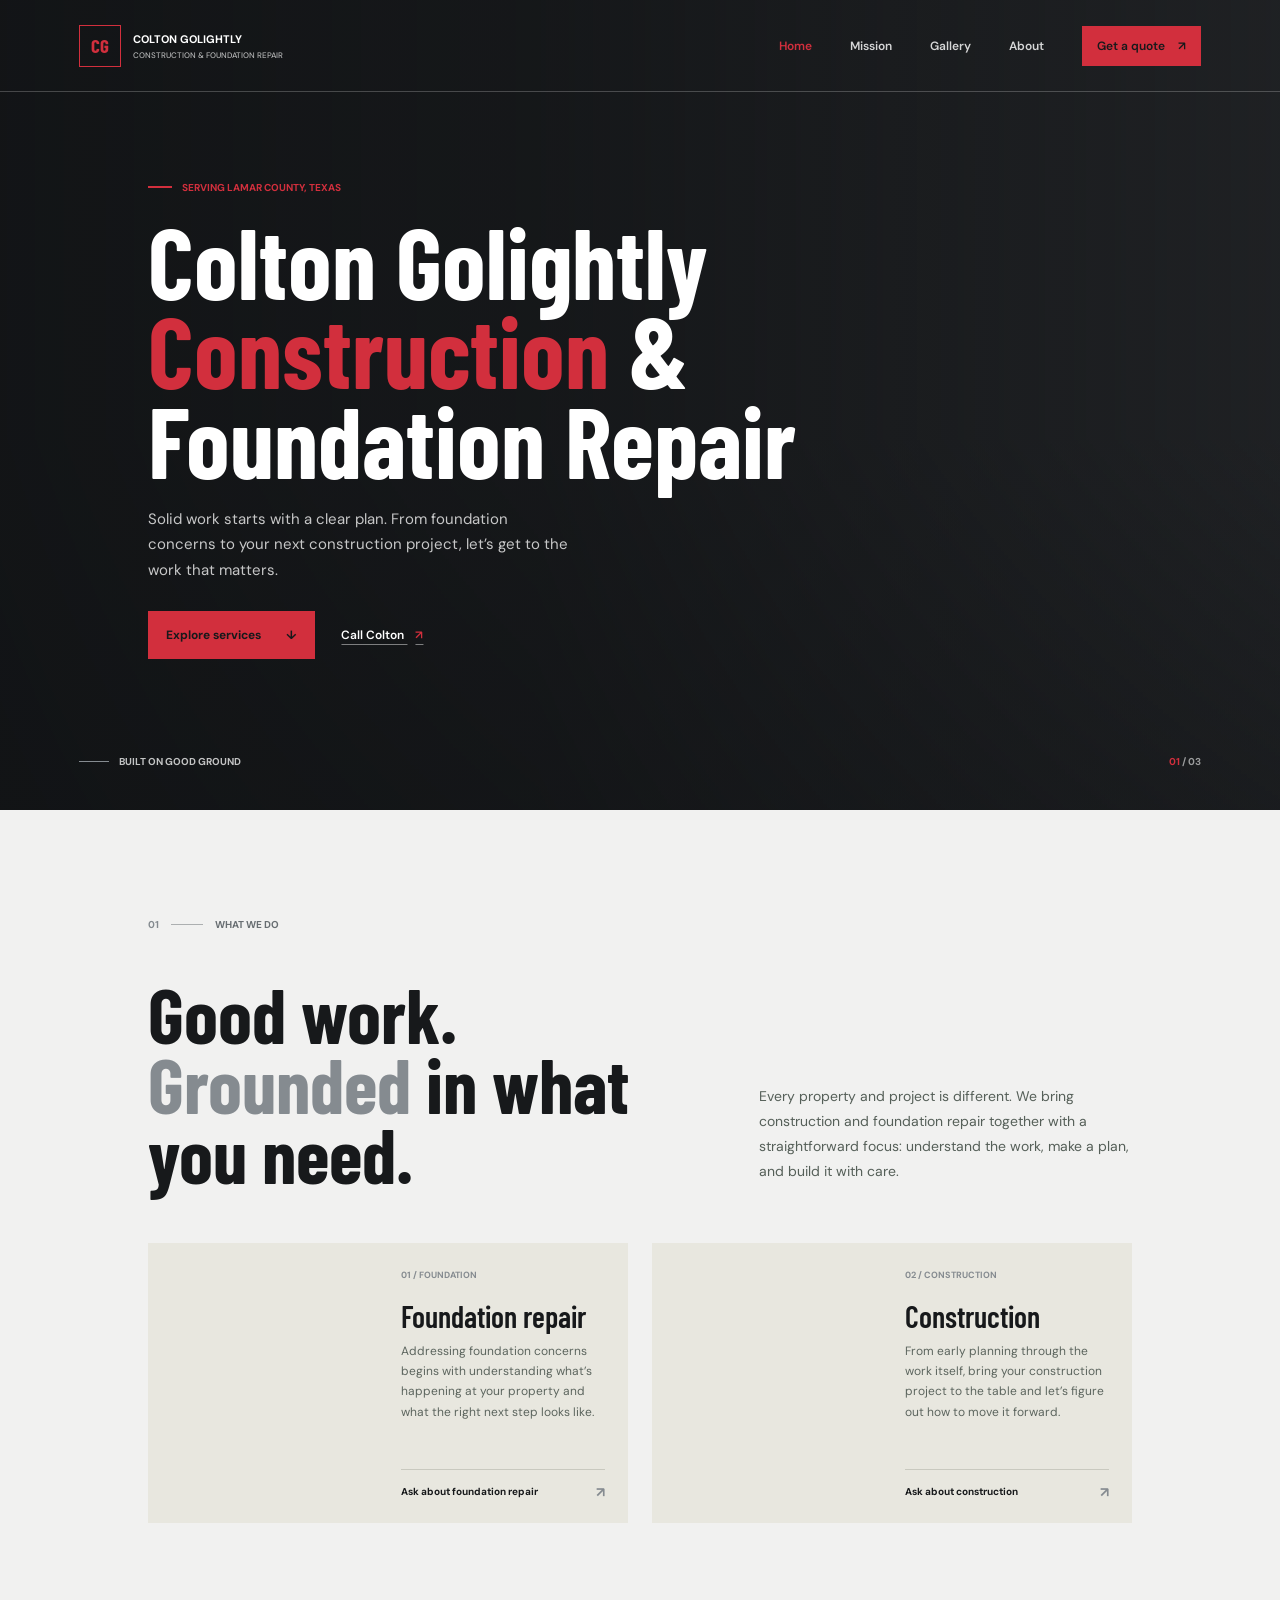
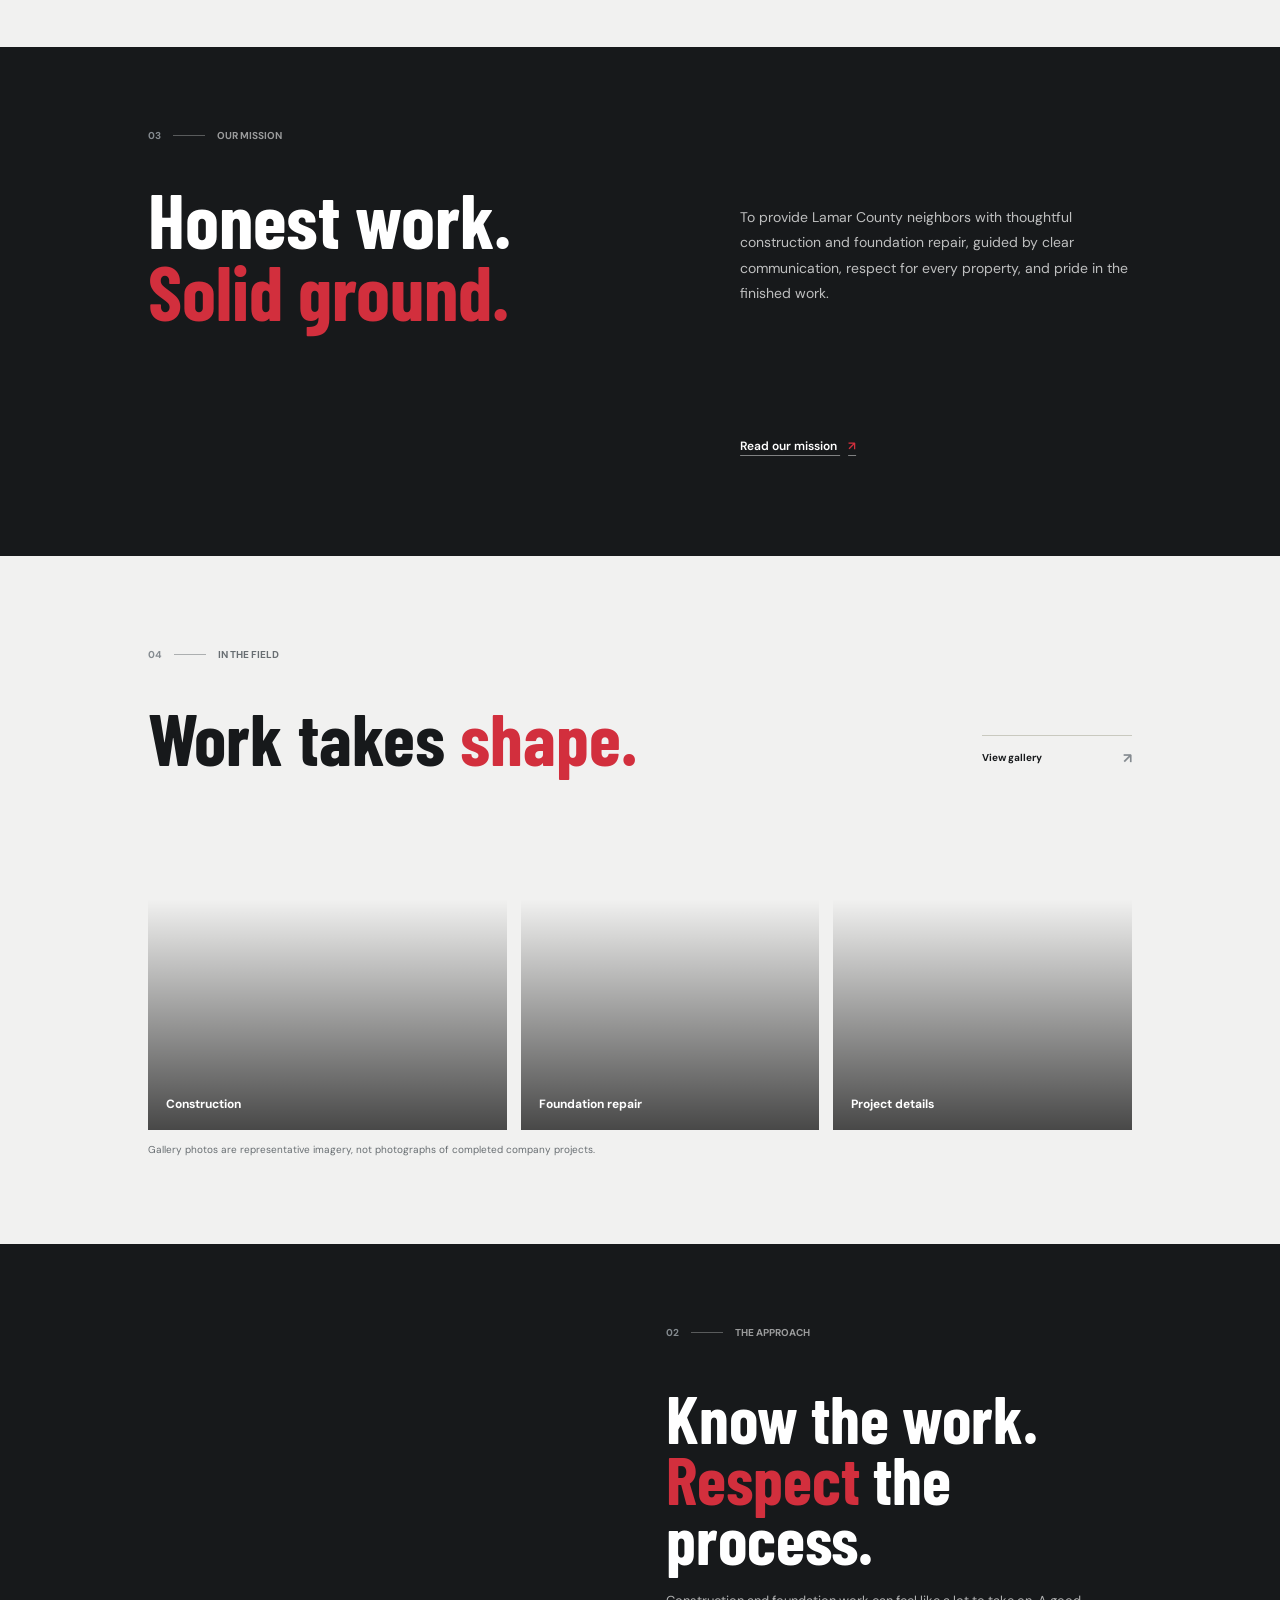
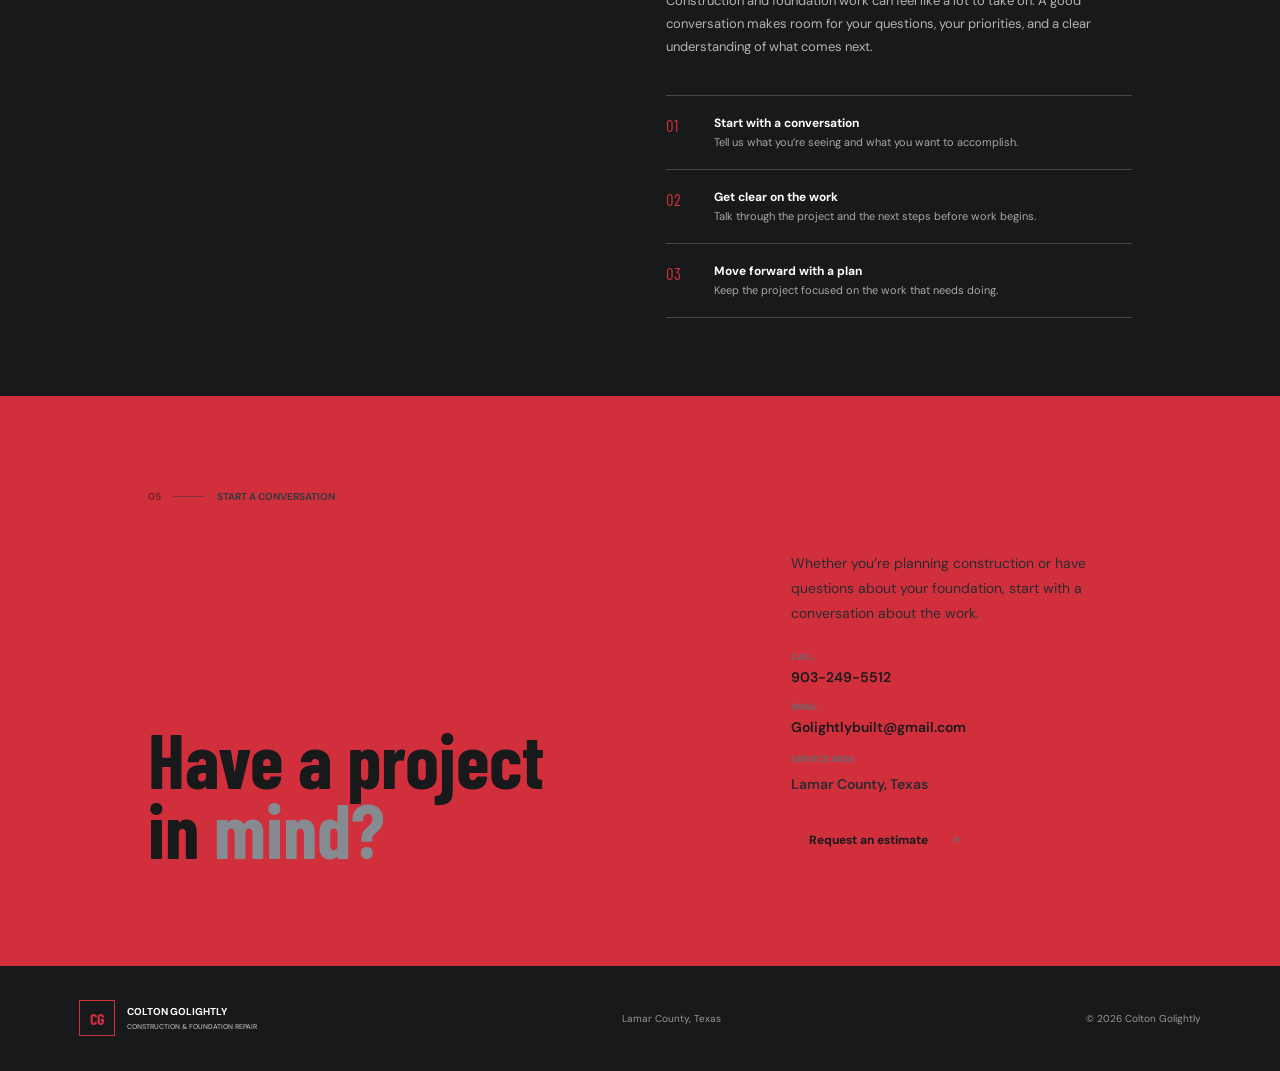
==== index.html @ cac554b3 "Build Colton Golightly construction website" ====
<!doctype html>
<html lang="en">
  <head>
    <meta charset="utf-8">
    <meta name="viewport" content="width=device-width, initial-scale=1">
    <meta name="theme-color" content="#17191b">
    <meta name="description" content="Colton Golightly Construction and Foundation Repair serves Lamar County, Texas. Contact us about your construction or foundation repair project.">
    <title>Colton Golightly Construction &amp; Foundation Repair | Lamar County, TX</title>
    <link rel="preconnect" href="https://fonts.googleapis.com">
    <link rel="preconnect" href="https://fonts.gstatic.com" crossorigin>
    <link href="https://fonts.googleapis.com/css2?family=Barlow+Condensed:wght@500;600;700;800&family=DM+Sans:wght@400;500;600;700&display=swap" rel="stylesheet">
    <link rel="stylesheet" href="styles.css">
    <script src="script.js" defer></script>
    <script src="assistant.js" defer></script>
  </head>
  <body>
    <a class="skip-link" href="#main">Skip to content</a>
    <header class="site-header">
      <a class="brand" href="#top" aria-label="Colton Golightly Construction home">
        <span class="brand-mark" aria-hidden="true">CG</span>
        <span class="brand-name">COLTON GOLIGHTLY<span>CONSTRUCTION &amp; FOUNDATION REPAIR</span></span>
      </a>
      <button class="menu-toggle" type="button" aria-expanded="false" aria-controls="site-nav" aria-label="Open menu">
        <span></span><span></span>
      </button>
      <nav class="site-nav" id="site-nav" aria-label="Main navigation">
        <a href="index.html" aria-current="page">Home</a>
        <a href="mission.html">Mission</a>
        <a href="gallery.html">Gallery</a>
        <a href="about.html">About</a>
        <a class="nav-cta" href="mailto:Golightlybuilt@gmail.com?subject=Project%20estimate" data-agent-open>Get a quote <span aria-hidden="true">↗</span></a>
      </nav>
    </header>

    <main id="main">
      <section class="hero" id="top" aria-labelledby="hero-title">
        <div class="hero-image" role="img" aria-label="Construction crew working on a building project"></div>
        <div class="hero-shade"></div>
        <div class="hero-content">
          <p class="eyebrow"><span></span> SERVING LAMAR COUNTY, TEXAS</p>
          <h1 id="hero-title">Colton Golightly<br><em>Construction</em> &amp;<br>Foundation Repair</h1>
          <p class="hero-copy">Solid work starts with a clear plan. From foundation concerns to your next construction project, let’s get to the work that matters.</p>
          <div class="hero-actions">
            <a class="button button-lime" href="#services">Explore services <span aria-hidden="true">↓</span></a>
            <a class="text-link" href="tel:+19032495512">Call Colton <span aria-hidden="true">↗</span></a>
          </div>
        </div>
        <div class="hero-index" aria-hidden="true"><span>01</span> / 03</div>
        <div class="hero-caption"><span class="caption-rule"></span> BUILT ON GOOD GROUND</div>
      </section>

      <section class="service-intro" id="services" aria-labelledby="services-title">
        <div class="section-label"><span>01</span><span class="label-rule"></span><span>WHAT WE DO</span></div>
        <div class="service-intro-copy">
          <h2 id="services-title">Good work.<br><em>Grounded</em> in what you need.</h2>
          <p>Every property and project is different. We bring construction and foundation repair together with a straightforward focus: understand the work, make a plan, and build it with care.</p>
        </div>
        <div class="service-grid">
          <article class="service-card service-foundation">
            <div class="service-card-image foundation-image" role="img" aria-label="Foundation work at a residential construction site"></div>
            <div class="service-card-body">
              <span class="service-number">01 / FOUNDATION</span>
              <h3>Foundation repair</h3>
              <p>Addressing foundation concerns begins with understanding what’s happening at your property and what the right next step looks like.</p>
              <a class="arrow-link" href="mailto:Golightlybuilt@gmail.com?subject=Foundation%20repair%20project" aria-label="Ask about foundation repair"><span>Ask about foundation repair</span><span aria-hidden="true">↗</span></a>
            </div>
          </article>
          <article class="service-card service-construction">
            <div class="service-card-image construction-image" role="img" aria-label="Construction project in progress"></div>
            <div class="service-card-body">
              <span class="service-number">02 / CONSTRUCTION</span>
              <h3>Construction</h3>
              <p>From early planning through the work itself, bring your construction project to the table and let’s figure out how to move it forward.</p>
              <a class="arrow-link" href="mailto:Golightlybuilt@gmail.com?subject=Construction%20project" aria-label="Ask about construction"><span>Ask about construction</span><span aria-hidden="true">↗</span></a>
            </div>
          </article>
        </div>
      </section>

      <section class="mission-band" aria-labelledby="mission-title">
        <div class="section-label section-label-light"><span>03</span><span class="label-rule"></span><span>OUR MISSION</span></div>
        <div class="mission-band-content">
          <h2 id="mission-title">Honest work.<br><em>Solid ground.</em></h2>
          <p>To provide Lamar County neighbors with thoughtful construction and foundation repair, guided by clear communication, respect for every property, and pride in the finished work.</p>
          <a class="text-link" href="mission.html">Read our mission <span aria-hidden="true">↗</span></a>
        </div>
      </section>

      <section class="gallery-preview" aria-labelledby="gallery-title">
        <div class="section-label"><span>04</span><span class="label-rule"></span><span>IN THE FIELD</span></div>
        <div class="gallery-preview-heading"><h2 id="gallery-title">Work takes <em>shape.</em></h2><a class="arrow-link" href="gallery.html"><span>View gallery</span><span aria-hidden="true">↗</span></a></div>
        <div class="preview-grid">
          <a class="preview-image preview-one" href="gallery.html" aria-label="View the construction gallery"><span>Construction</span></a>
          <a class="preview-image preview-two" href="gallery.html" aria-label="View the foundation repair gallery"><span>Foundation repair</span></a>
          <a class="preview-image preview-three" href="gallery.html" aria-label="View the project gallery"><span>Project details</span></a>
        </div>
        <p class="image-disclaimer">Gallery photos are representative imagery, not photographs of completed company projects.</p>
      </section>

      <section class="approach" id="approach" aria-labelledby="approach-title">
        <div class="approach-photo" role="img" aria-label="Details of a building under construction"></div>
        <div class="approach-content">
          <div class="section-label section-label-light"><span>02</span><span class="label-rule"></span><span>THE APPROACH</span></div>
          <h2 id="approach-title">Know the work.<br><em>Respect</em> the process.</h2>
          <p>Construction and foundation work can feel like a lot to take on. A good conversation makes room for your questions, your priorities, and a clear understanding of what comes next.</p>
          <div class="approach-points">
            <div><span class="point-number">01</span><p><strong>Start with a conversation</strong><br>Tell us what you’re seeing and what you want to accomplish.</p></div>
            <div><span class="point-number">02</span><p><strong>Get clear on the work</strong><br>Talk through the project and the next steps before work begins.</p></div>
            <div><span class="point-number">03</span><p><strong>Move forward with a plan</strong><br>Keep the project focused on the work that needs doing.</p></div>
          </div>
        </div>
      </section>

      <section class="project-cta" id="project" aria-labelledby="project-title">
        <div class="section-label"><span>05</span><span class="label-rule"></span><span>START A CONVERSATION</span></div>
        <div class="project-cta-content">
          <h2 id="project-title">Have a project<br>in <em>mind?</em></h2>
          <div class="project-cta-side">
            <p>Whether you’re planning construction or have questions about your foundation, start with a conversation about the work.</p>
            <address class="contact-details">
              <a href="tel:+19032495512"><span>CALL</span>903-249-5512</a>
              <a href="mailto:Golightlybuilt@gmail.com"><span>EMAIL</span>Golightlybuilt@gmail.com</a>
              <p><span>SERVICE AREA</span>Lamar County, Texas</p>
              <a class="button button-lime" href="mailto:Golightlybuilt@gmail.com?subject=Project%20estimate" data-agent-open>Request an estimate <span aria-hidden="true">↗</span></a>
            </address>
          </div>
        </div>
      </section>
    </main>

    <footer class="site-footer">
      <a class="brand brand-footer" href="#top" aria-label="Back to top">
        <span class="brand-mark" aria-hidden="true">CG</span>
        <span class="brand-name">COLTON GOLIGHTLY<span>CONSTRUCTION &amp; FOUNDATION REPAIR</span></span>
      </a>
      <span class="footer-location">Lamar County, Texas</span>
      <span class="footer-copy">© <span id="current-year"></span> Colton Golightly</span>
    </footer>
  </body>
</html>
---- styles.css ----
:root {
  color-scheme: light;
  --ink: #17191b;
  --ink-soft: #292c2f;
  --paper: #f1f1f0;
  --paper-deep: #d5d7d8;
  --lime: #d22f3d;
  --rust: #858b90;
  --muted: #686e72;
  --display: "Barlow Condensed", Impact, sans-serif;
  --body: "DM Sans", sans-serif;
}

* { box-sizing: border-box; }
html { scroll-behavior: smooth; }
body { margin: 0; background: var(--paper); color: var(--ink); font-family: var(--body); -webkit-font-smoothing: antialiased; }
a { color: inherit; }
button, a { -webkit-tap-highlight-color: transparent; }
::selection { color: white; background: var(--lime); }

.skip-link { position: absolute; z-index: 20; top: 8px; left: 8px; padding: 12px 16px; background: var(--lime); color: var(--ink); transform: translateY(-150%); }
.skip-link:focus { transform: translateY(0); }
.site-header { position: absolute; z-index: 10; inset: 0 0 auto; display: flex; align-items: center; justify-content: space-between; min-height: 92px; padding: 0 6.2vw; color: white; border-bottom: 1px solid rgb(255 255 255 / 22%); }
.brand { display: inline-flex; align-items: center; gap: 12px; color: inherit; text-decoration: none; }
.brand-mark { display: grid; width: 42px; height: 42px; place-items: center; border: 1px solid var(--lime); color: var(--lime); font-family: var(--display); font-size: 19px; font-weight: 700; }
.brand-name { display: grid; gap: 4px; font-size: 11px; font-weight: 700; letter-spacing: 0; }
.brand-name span { color: rgb(255 255 255 / 68%); font-size: 8px; font-weight: 500; }
.site-nav { display: flex; align-items: center; gap: 38px; font-size: 12px; font-weight: 600; }
.site-nav a { text-decoration: none; }
.site-nav a:not(.nav-cta) { color: rgb(255 255 255 / 82%); transition: color 160ms ease; }
.site-nav a:not(.nav-cta):hover { color: var(--lime); }
.nav-cta { padding: 12px 15px; color: var(--ink); background: var(--lime); }
.nav-cta span { padding-left: 10px; }
.menu-toggle { display: none; }

.hero { position: relative; display: flex; min-height: min(810px, 100svh); align-items: center; overflow: hidden; background: #242629; color: white; }
.hero-image, .hero-shade { position: absolute; inset: 0; }
.hero-image { background: url("https://images.unsplash.com/photo-1504307651254-35680f356dfd?auto=format&fit=crop&w=2200&q=85") center 48% / cover no-repeat; transform: scale(1.015); animation: hero-arrive 1.1s ease-out both; }
.hero-shade { background: linear-gradient(90deg, rgb(17 19 21 / 91%) 0%, rgb(17 19 21 / 76%) 42%, rgb(17 19 21 / 26%) 100%), linear-gradient(0deg, rgb(17 19 21 / 34%), transparent 46%); }
.hero-content { position: relative; z-index: 1; width: min(760px, 72vw); margin: 110px 0 80px 11.6vw; animation: content-arrive 700ms 100ms both; }
.eyebrow, .section-label, .service-number, .hero-caption, .hero-index { font-size: 10px; font-weight: 700; letter-spacing: 0; }
.eyebrow { display: flex; align-items: center; gap: 10px; margin: 0 0 22px; color: var(--lime); }
.eyebrow span { width: 24px; height: 2px; background: var(--lime); }
h1, h2, h3, p { margin-top: 0; }
.hero h1, .service-intro h2, .approach h2, .project-cta h2 { margin-bottom: 22px; font-family: var(--display); font-size: clamp(54px, 7.7vw, 110px); font-weight: 700; line-height: .91; }
.hero h1 em, h2 em { color: var(--lime); font-style: normal; }
.hero-copy { max-width: 430px; margin-bottom: 28px; color: rgb(255 255 255 / 76%); font-size: 15px; line-height: 1.7; }
.hero-actions { display: flex; align-items: center; gap: 26px; }
.button { display: inline-flex; min-height: 48px; align-items: center; justify-content: center; gap: 25px; padding: 0 18px; font-size: 12px; font-weight: 700; text-decoration: none; }
.button-lime { color: var(--ink); background: var(--lime); transition: background 160ms ease, transform 160ms ease; }
.button-lime:hover { background: #e14955; transform: translateY(-2px); }
.text-link { padding: 10px 0; color: white; font-size: 12px; font-weight: 600; text-decoration-color: rgb(255 255 255 / 45%); text-underline-offset: 5px; }
.text-link span { padding-left: 8px; color: var(--lime); }
.hero-index { position: absolute; right: 6.2vw; bottom: 42px; color: rgb(255 255 255 / 57%); }
.hero-index span { color: var(--lime); }
.hero-caption { position: absolute; bottom: 42px; left: 6.2vw; display: flex; align-items: center; gap: 10px; color: rgb(255 255 255 / 75%); }
.caption-rule { width: 30px; height: 1px; background: var(--rust); }

.service-intro { padding: 108px 11.6vw 124px; }
.section-label { display: flex; align-items: center; gap: 12px; color: var(--muted); }
.section-label > span:first-child { color: var(--rust); }
.label-rule { width: 32px; height: 1px; background: currentColor; opacity: .5; }
.service-intro-copy { display: grid; grid-template-columns: 1.05fr .75fr; align-items: end; gap: 7vw; margin: 48px 0 54px; }
.service-intro h2, .project-cta h2 { margin: 0; font-size: clamp(54px, 6vw, 82px); }
.service-intro h2 em, .project-cta h2 em { color: var(--rust); }
.service-intro-copy > p { max-width: 400px; margin: 0 0 4px; color: #555f58; font-size: 14px; line-height: 1.8; }
.service-grid { display: grid; grid-template-columns: 1fr 1fr; gap: 24px; }
.service-card { display: grid; grid-template-columns: .92fr 1fr; min-height: 280px; background: #e8e7df; }
.service-card-image { min-height: 100%; background-position: center; background-size: cover; }
.foundation-image { background-image: url("https://images.unsplash.com/photo-1590644365607-1c5aee4e9f09?auto=format&fit=crop&w=900&q=80"); }
.construction-image { background-image: url("https://images.unsplash.com/photo-1541888946425-d81bb19240f5?auto=format&fit=crop&w=900&q=80"); }
.service-card-body { display: flex; flex-direction: column; align-items: flex-start; padding: 26px 23px 22px; }
.service-number { color: var(--rust); font-size: 9px; }
.service-card h3 { margin: 20px 0 10px; font-family: var(--display); font-size: 30px; font-weight: 600; line-height: 1; }
.service-card p { margin-bottom: 20px; color: #5c655e; font-size: 12px; line-height: 1.7; }
.arrow-link { display: flex; width: 100%; align-items: center; justify-content: space-between; gap: 10px; margin-top: auto; padding-top: 13px; border-top: 1px solid #c9c9bf; font-size: 10px; font-weight: 700; text-decoration: none; }
.arrow-link span:last-child { color: var(--rust); font-size: 14px; }

.approach { display: grid; min-height: 660px; grid-template-columns: .82fr 1fr; background: var(--ink); color: white; }
.approach-photo { min-height: 100%; background: url("https://images.unsplash.com/photo-1590725140246-20acdee442be?auto=format&fit=crop&w=1400&q=85") center / cover no-repeat; }
.approach-content { padding: 82px 11.6vw 78px 7vw; }
.section-label-light { color: rgb(255 255 255 / 57%); }
.approach h2 { margin: 48px 0 20px; font-size: clamp(52px, 5.2vw, 74px); }
.approach-content > p { max-width: 440px; margin-bottom: 36px; color: rgb(255 255 255 / 67%); font-size: 13px; line-height: 1.8; }
.approach-points { border-top: 1px solid rgb(255 255 255 / 20%); }
.approach-points > div { display: grid; grid-template-columns: 36px 1fr; gap: 12px; padding: 17px 0; border-bottom: 1px solid rgb(255 255 255 / 20%); }
.point-number { padding-top: 2px; color: var(--lime); font-family: var(--display); font-size: 17px; }
.approach-points p { margin: 0; color: rgb(255 255 255 / 62%); font-size: 11px; line-height: 1.7; }
.approach-points strong { color: white; font-size: 12px; }

.project-cta { padding: 94px 11.6vw 102px; background: var(--lime); }
.project-cta .section-label { color: #373a3d; }
.project-cta .section-label > span:first-child { color: #7a2028; }
.project-cta-content { display: grid; grid-template-columns: 1fr .63fr; align-items: end; gap: 8vw; margin-top: 48px; }
.project-cta-side p { max-width: 420px; margin: 0 0 24px; color: #292c2f; font-size: 14px; line-height: 1.8; }
.project-cta-side .contact-note { max-width: none; margin: 0; padding-top: 14px; border-top: 1px solid rgb(24 37 31 / 22%); font-size: 11px; }

.site-footer { display: flex; min-height: 105px; align-items: center; justify-content: space-between; gap: 22px; padding: 20px 6.2vw; background: var(--ink); color: white; }
.brand-footer .brand-mark { width: 36px; height: 36px; font-size: 16px; }
.brand-footer .brand-name { font-size: 10px; }
.brand-footer .brand-name span { font-size: 7px; }
.footer-location, .footer-copy { color: rgb(255 255 255 / 55%); font-size: 10px; }

.interior-header { position: relative; background: var(--ink); }
.site-nav a[aria-current="page"] { color: var(--lime) !important; }
.mission-band { padding: 82px 11.6vw 92px; background: var(--ink); color: white; }
.mission-band-content { display: grid; grid-template-columns: 1fr .8fr; align-items: end; gap: 8vw; margin-top: 40px; }
.mission-band h2, .gallery-preview h2, .mission-statement h2, .about-copy h2, .gallery-page-heading h2, .about-service-area h2, .interior-cta h2 { margin: 0; font-family: var(--display); font-size: clamp(54px, 6vw, 82px); font-weight: 700; line-height: .94; }
.mission-band h2 em, .gallery-preview h2 em, .mission-statement h2 em, .about-copy h2 em, .gallery-page-heading h2 em, .about-service-area h2 em, .interior-cta h2 em { color: var(--lime); font-style: normal; }
.mission-band-content > p { max-width: 470px; margin: 0 0 20px; color: rgb(255 255 255 / 72%); font-size: 14px; line-height: 1.8; }
.mission-band-content .text-link { grid-column: 2; justify-self: start; }
.gallery-preview { padding: 92px 11.6vw 88px; }
.gallery-preview-heading { display: flex; align-items: end; justify-content: space-between; gap: 20px; margin: 42px 0 28px; }
.gallery-preview h2, .mission-statement h2, .about-copy h2, .gallery-page-heading h2, .about-service-area h2, .interior-cta h2 { font-size: clamp(54px, 5.7vw, 76px); }
.gallery-preview h2 em, .mission-statement h2 em, .about-copy h2 em, .gallery-page-heading h2 em, .about-service-area h2 em, .interior-cta h2 em { color: var(--lime); }
.gallery-preview-heading .arrow-link { width: auto; min-width: 150px; margin: 0 0 5px; }
.preview-grid { display: grid; height: 330px; grid-template-columns: 1.2fr 1fr 1fr; gap: 14px; }
.preview-image { position: relative; display: flex; align-items: end; overflow: hidden; min-width: 0; background-position: center; background-size: cover; color: white; text-decoration: none; }
.preview-image::before { position: absolute; inset: 30% 0 0; background: linear-gradient(transparent, rgb(0 0 0 / 70%)); content: ""; }
.preview-image span { position: relative; padding: 18px; font-size: 12px; font-weight: 700; }
.preview-one { background-image: url("https://images.unsplash.com/photo-1541888946425-d81bb19240f5?auto=format&fit=crop&w=900&q=80"); }
.preview-two { background-image: url("https://images.unsplash.com/photo-1590644365607-1c5aee4e9f09?auto=format&fit=crop&w=900&q=80"); }
.preview-three { background-image: url("https://images.unsplash.com/photo-1590725140246-20acdee442be?auto=format&fit=crop&w=900&q=80"); }
.image-disclaimer { margin: 13px 0 0; color: var(--muted); font-size: 10px; }
.contact-section { padding: 92px 11.6vw 100px; background: var(--paper-deep); }
.contact-layout { display: grid; grid-template-columns: 1fr .72fr; align-items: end; gap: 8vw; margin-top: 44px; }
.contact-layout h2 { margin: 0 0 20px; font-family: var(--display); font-size: clamp(58px, 6.4vw, 88px); line-height: .92; }
.contact-layout h2 em { color: var(--lime); font-style: normal; }
.contact-layout > div > p { max-width: 440px; margin: 0; color: #555b5e; font-size: 14px; line-height: 1.8; }
.contact-details { display: grid; gap: 15px; font-style: normal; }
.contact-details > a:not(.button), .contact-details > p { display: grid; gap: 5px; margin: 0; font-size: 14px; font-weight: 600; text-decoration: none; overflow-wrap: anywhere; }
.contact-details > a:not(.button):hover { color: #9c1f2b; }
.contact-details > a > span, .contact-details > p > span { color: #656b6f; font-size: 9px; font-weight: 700; }
.contact-details .button { justify-self: start; margin-top: 4px; }

.interior-main { min-height: 50vh; }
.page-hero { position: relative; display: flex; min-height: 470px; align-items: center; overflow: hidden; background-position: center; background-size: cover; color: white; }
.mission-hero { background-image: url("https://images.unsplash.com/photo-1504307651254-35680f356dfd?auto=format&fit=crop&w=1800&q=85"); }
.gallery-hero { background-image: url("https://images.unsplash.com/photo-1541888946425-d81bb19240f5?auto=format&fit=crop&w=1800&q=85"); }
.about-hero { background-image: url("https://images.unsplash.com/photo-1590725140246-20acdee442be?auto=format&fit=crop&w=1800&q=85"); }
.page-hero-shade { position: absolute; inset: 0; background: linear-gradient(90deg, rgb(16 18 20 / 86%), rgb(16 18 20 / 26%)); }
.page-hero-content { position: relative; width: min(850px, 80vw); margin: 50px 0 20px 11.6vw; }
.page-hero h1 { margin: 0 0 18px; font-family: var(--display); font-size: clamp(64px, 9vw, 118px); font-weight: 700; line-height: .9; }
.page-hero h1 em { color: var(--lime); font-style: normal; }
.page-hero-content > p:last-child { max-width: 460px; margin: 0; color: rgb(255 255 255 / 78%); font-size: 15px; line-height: 1.7; }
.mission-statement, .gallery-page-content, .about-content { padding: 88px 11.6vw 100px; }
.mission-statement h2 { max-width: 1050px; margin: 46px 0 64px; font-size: clamp(38px, 5vw, 68px); line-height: 1.05; }
.mission-statement h2 em { color: var(--lime); }
.mission-values { display: grid; grid-template-columns: repeat(3, 1fr); gap: 25px; border-top: 1px solid #c3c6c7; }
.mission-values article { padding-top: 20px; }
.mission-values article > span { color: var(--lime); font-size: 10px; font-weight: 700; }
.mission-values h3 { margin: 20px 0 10px; font-family: var(--display); font-size: 30px; }
.mission-values p { max-width: 300px; margin: 0; color: #596064; font-size: 12px; line-height: 1.8; }
.interior-cta { display: grid; grid-template-columns: 1fr .7fr; align-items: end; gap: 8vw; padding: 82px 11.6vw 90px; background: var(--ink); color: white; }
.interior-cta > div > p { max-width: 430px; margin: 0 0 22px; color: rgb(255 255 255 / 70%); font-size: 13px; line-height: 1.8; }
.interior-cta h2 em { color: var(--lime); }
.gallery-page-heading { display: grid; grid-template-columns: 1fr .55fr; align-items: end; gap: 7vw; margin-bottom: 42px; }
.gallery-page-heading h2 { margin-top: 35px; }
.gallery-page-heading h2 em { color: var(--lime); }
.gallery-page-heading > p { margin: 0 0 3px; color: #596064; font-size: 12px; line-height: 1.8; }
.gallery-grid { display: grid; grid-template-columns: 1.15fr .85fr; gap: 28px 20px; }
.gallery-item { min-width: 0; margin: 0; }
.gallery-photo { min-height: 270px; background-position: center; background-size: cover; }
.gallery-item-large .gallery-photo { min-height: 390px; }
.gallery-item-wide { grid-column: 1 / -1; }
.gallery-item-wide .gallery-photo { min-height: 370px; }
.gallery-photo-one { background-image: url("https://images.unsplash.com/photo-1541888946425-d81bb19240f5?auto=format&fit=crop&w=1400&q=85"); }
.gallery-photo-two { background-image: url("https://images.unsplash.com/photo-1504307651254-35680f356dfd?auto=format&fit=crop&w=1000&q=85"); }
.gallery-photo-three { background-image: url("https://images.unsplash.com/photo-1590644365607-1c5aee4e9f09?auto=format&fit=crop&w=1000&q=85"); }
.gallery-photo-four { background-image: url("https://images.unsplash.com/photo-1590725140246-20acdee442be?auto=format&fit=crop&w=1400&q=85"); }
.gallery-item figcaption { display: flex; gap: 14px; padding-top: 12px; color: #4e5559; font-size: 11px; font-weight: 600; }
.gallery-item figcaption span { color: var(--lime); }
.about-copy { display: grid; grid-template-columns: 1fr .75fr; align-items: start; gap: 8vw; margin-top: 45px; }
.about-copy h2 em { color: var(--lime); }
.about-copy > div > p { margin: 0 0 16px; color: #596064; font-size: 13px; line-height: 1.9; }
.text-link-dark { color: var(--ink); }
.text-link-dark span { color: var(--lime); }
.about-service-area { display: grid; grid-template-columns: .35fr 1fr auto; align-items: center; gap: 4vw; padding: 64px 11.6vw; background: var(--paper-deep); }
.area-mark { display: grid; width: 90px; aspect-ratio: 1; place-items: center; border: 1px solid var(--rust); color: var(--lime); font-family: var(--display); font-size: 34px; font-weight: 700; }
.about-service-area h2 { margin: 12px 0; font-size: 48px; }
.about-service-area h2 em { color: var(--lime); }
.about-service-area p { max-width: 440px; margin: 0; color: #596064; font-size: 12px; line-height: 1.8; }
.assistant-launch { position: fixed; z-index: 20; right: 24px; bottom: 24px; display: flex; min-height: 52px; align-items: center; gap: 18px; padding: 0 18px; border: 0; background: var(--lime); color: white; font: 700 12px var(--body); cursor: pointer; box-shadow: 0 8px 26px rgb(0 0 0 / 24%); }
.assistant-launch span { font-size: 18px; }
.project-agent { width: min(490px, calc(100vw - 28px)); max-width: none; max-height: min(780px, calc(100dvh - 28px)); padding: 0; border: 0; background: var(--paper); color: var(--ink); box-shadow: 0 18px 60px rgb(0 0 0 / 34%); }
.project-agent::backdrop { background: rgb(10 12 14 / 70%); }
.agent-header { display: flex; align-items: flex-start; justify-content: space-between; gap: 18px; padding: 22px 24px 18px; background: var(--ink); color: white; }
.agent-header p { margin: 0 0 6px; color: var(--lime); font-size: 9px; font-weight: 700; }
.agent-header h2 { margin: 0; font-family: var(--display); font-size: 30px; line-height: 1; }
.agent-close { display: grid; width: 36px; height: 36px; place-items: center; border: 1px solid #6c7073; background: transparent; color: white; font-size: 22px; cursor: pointer; }
.agent-body { max-height: calc(100dvh - 120px); overflow: auto; padding: 20px 24px 24px; }
.agent-note { margin: 0 0 18px; color: #5a6064; font-size: 12px; line-height: 1.7; }
.agent-form { display: grid; gap: 13px; }
.agent-form label { display: grid; gap: 6px; color: #383d40; font-size: 10px; font-weight: 700; }
.agent-form input, .agent-form select, .agent-form textarea { width: 100%; min-height: 42px; padding: 10px 11px; border: 1px solid #c7c9c9; border-radius: 0; background: white; color: var(--ink); font: 12px var(--body); }
.agent-form textarea { min-height: 82px; resize: vertical; }
.agent-form input:focus, .agent-form select:focus, .agent-form textarea:focus { outline: 2px solid var(--lime); outline-offset: 1px; }
.agent-submit { min-height: 46px; border: 0; background: var(--lime); color: white; font: 700 12px var(--body); cursor: pointer; }
.agent-result { padding: 18px 0 0; }
.agent-result h3 { margin: 0 0 8px; font-family: var(--display); font-size: 26px; }
.agent-result p { color: #555b5e; font-size: 12px; line-height: 1.7; }
.agent-result a { color: #a51f2b; font-size: 12px; font-weight: 700; }
.agent-result[hidden] { display: none; }

@media (max-width: 900px) {
  .mission-band, .gallery-preview, .contact-section, .mission-statement, .gallery-page-content, .about-content { padding-right: 8vw; padding-left: 8vw; }
  .interior-cta { padding-right: 8vw; padding-left: 8vw; }
  .about-service-area { padding-right: 8vw; padding-left: 8vw; }
}
@media (max-width: 620px) {
  .mission-band, .gallery-preview, .contact-section, .mission-statement, .gallery-page-content, .about-content { padding: 68px 7vw 74px; }
  .mission-band-content, .contact-layout, .gallery-page-heading, .about-copy, .interior-cta { grid-template-columns: 1fr; gap: 25px; }
  .mission-band-content { margin-top: 34px; }
  .mission-band-content .text-link { grid-column: auto; }
  .mission-band h2, .gallery-preview h2 { font-size: 58px; }
  .gallery-preview-heading { align-items: flex-start; flex-direction: column; margin: 34px 0 22px; }
  .preview-grid { height: auto; grid-template-columns: 1fr 1fr; grid-auto-rows: 210px; gap: 10px; }
  .preview-image:first-child { grid-column: 1 / -1; }
  .contact-layout { margin-top: 35px; }
  .contact-layout h2 { font-size: 64px; }
  .page-hero { min-height: 400px; }
  .page-hero-content { width: auto; margin: 50px 7vw 15px; }
  .page-hero h1 { font-size: clamp(60px, 16vw, 88px); }
  .page-hero-content > p:last-child { font-size: 13px; }
  .mission-statement h2 { margin: 35px 0 45px; font-size: 40px; }
  .mission-values { grid-template-columns: 1fr; gap: 0; }
  .mission-values article { padding: 19px 0; border-bottom: 1px solid #c3c6c7; }
  .mission-values h3 { margin: 12px 0 7px; }
  .interior-cta { padding: 66px 7vw 72px; }
  .interior-cta h2 { font-size: 58px; }
  .gallery-page-heading { margin-bottom: 30px; }
  .gallery-page-heading h2 { margin-top: 30px; font-size: 58px; }
  .gallery-grid { grid-template-columns: 1fr; gap: 22px; }
  .gallery-item-large .gallery-photo, .gallery-photo, .gallery-item-wide .gallery-photo { min-height: 260px; }
  .gallery-item-wide { grid-column: auto; }
  .about-copy { margin-top: 35px; }
  .about-copy h2 { font-size: 58px; }
  .about-service-area { grid-template-columns: 60px 1fr; gap: 20px; padding: 42px 7vw; }
  .area-mark { width: 58px; font-size: 25px; }
  .about-service-area h2 { font-size: 40px; }
  .about-service-area .button { grid-column: 1 / -1; justify-self: start; }
  .assistant-launch { right: 14px; bottom: 14px; min-height: 48px; }
  .agent-header { padding: 18px 18px 15px; }
  .agent-body { padding: 17px 18px 20px; }
}

@keyframes hero-arrive { from { transform: scale(1.06); } to { transform: scale(1.015); } }
@keyframes content-arrive { from { opacity: 0; transform: translateY(14px); } to { opacity: 1; transform: translateY(0); } }
@media (prefers-reduced-motion: reduce) { *, *::before, *::after { scroll-behavior: auto !important; animation-duration: .01ms !important; animation-iteration-count: 1 !important; transition-duration: .01ms !important; } }

@media (max-width: 900px) {
  .site-header { min-height: 78px; padding: 0 5vw; }
  .hero-content { width: min(700px, 80vw); margin-left: 8vw; }
  .hero-shade { background: linear-gradient(90deg, rgb(17 28 23 / 90%) 0%, rgb(17 28 23 / 68%) 66%, rgb(17 28 23 / 36%) 100%); }
  .service-intro { padding: 84px 8vw 92px; }
  .service-card { grid-template-columns: 1fr; }
  .service-card-image { min-height: 210px; }
  .service-card-body { min-height: 260px; }
  .approach { grid-template-columns: .75fr 1fr; }
  .approach-content { padding: 68px 7vw 65px; }
  .project-cta { padding-right: 8vw; padding-left: 8vw; }
}

@media (max-width: 620px) {
  .site-header { min-height: 72px; }
  .brand-mark { width: 37px; height: 37px; }
  .brand-name { font-size: 10px; }
  .brand-name span { font-size: 7px; }
  .menu-toggle { display: flex; width: 42px; height: 42px; flex-direction: column; align-items: center; justify-content: center; gap: 6px; border: 1px solid rgb(255 255 255 / 45%); background: transparent; color: white; }
  .menu-toggle span { width: 17px; height: 1px; background: currentColor; transition: transform 160ms ease; }
  .menu-toggle[aria-expanded="true"] span:first-child { transform: translateY(3.5px) rotate(45deg); }
  .menu-toggle[aria-expanded="true"] span:last-child { transform: translateY(-3.5px) rotate(-45deg); }
  .site-nav { position: absolute; top: 71px; right: 0; left: 0; display: none; align-items: stretch; gap: 0; padding: 10px 5vw 20px; background: var(--ink); }
  .site-nav.is-open { display: flex; flex-direction: column; }
  .site-nav a { padding: 15px 0; }
  .site-nav .nav-cta { margin-top: 8px; padding: 14px; }
  .hero { min-height: 730px; min-height: max(690px, 100svh); align-items: center; }
  .hero-image { background-position: 58% center; }
  .hero-shade { background: linear-gradient(90deg, rgb(17 28 23 / 88%), rgb(17 28 23 / 52%)), linear-gradient(0deg, rgb(17 28 23 / 30%), transparent); }
  .hero-content { width: auto; margin: 94px 7vw 90px; }
  .eyebrow { margin-bottom: 20px; font-size: 9px; }
  .hero h1 { font-size: clamp(52px, 14vw, 78px); }
  .hero-copy { max-width: 360px; font-size: 13px; }
  .hero-actions { align-items: flex-start; flex-direction: column; gap: 8px; }
  .hero-index { right: 7vw; bottom: 26px; }
  .hero-caption { bottom: 26px; left: 7vw; font-size: 9px; }
  .service-intro { padding: 70px 7vw 76px; }
  .service-intro-copy { grid-template-columns: 1fr; gap: 20px; margin: 36px 0 32px; }
  .service-intro h2, .project-cta h2 { font-size: 58px; }
  .service-intro-copy > p { font-size: 13px; }
  .service-grid { grid-template-columns: 1fr; gap: 16px; }
  .service-card { grid-template-columns: .85fr 1fr; min-height: 0; }
  .service-card-image { min-height: 280px; }
  .service-card-body { min-height: 280px; padding: 20px 16px; }
  .service-card h3 { margin-top: 18px; font-size: 27px; }
  .service-card p { font-size: 11px; }
  .approach { grid-template-columns: 1fr; }
  .approach-photo { min-height: 280px; background-position: center 45%; }
  .approach-content { padding: 58px 7vw 64px; }
  .approach h2 { margin: 36px 0 18px; font-size: 58px; }
  .project-cta { padding: 70px 7vw 72px; }
  .project-cta-content { grid-template-columns: 1fr; gap: 24px; margin-top: 36px; }
  .project-cta-side p { font-size: 13px; }
  .site-footer { align-items: flex-start; flex-wrap: wrap; padding: 24px 7vw; }
  .footer-location { display: none; }
  .footer-copy { align-self: center; margin-left: auto; }
}

@media (max-width: 380px) {
  .service-card { grid-template-columns: 1fr; }
  .service-card-image { min-height: 190px; }
  .service-card-body { min-height: 260px; }
  .hero h1 { font-size: 50px; }
  .brand-name { font-size: 9px; }
  .brand-name span { font-size: 6px; }
}
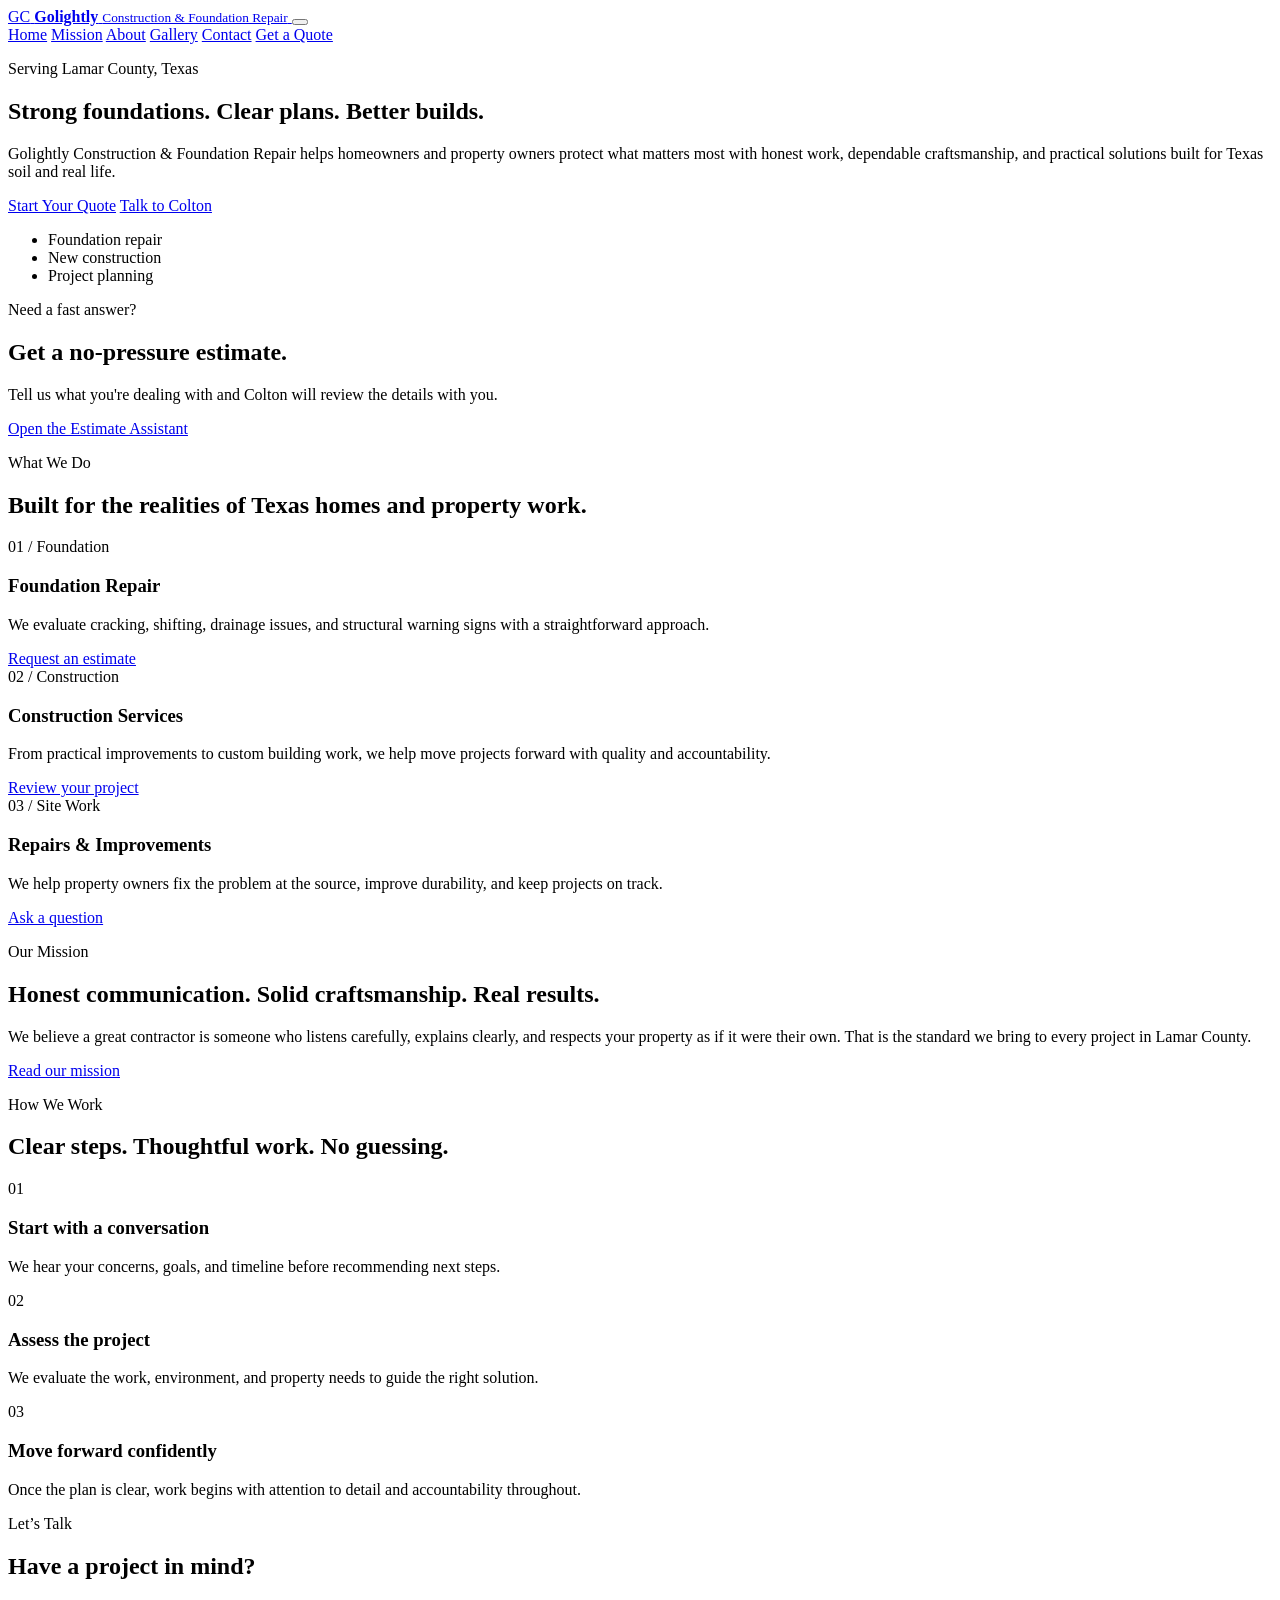
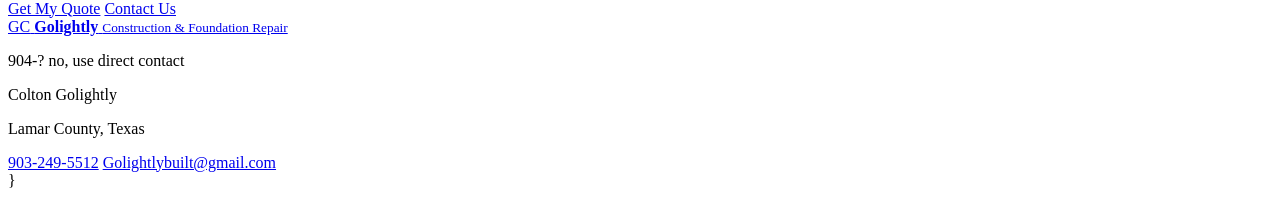
==== commit 21cdd69f: "No user message provided. Please provide the latest raw unedited user message." ====
--- a/index.html
+++ b/index.html
@@ -1,140 +1,888 @@
-<!doctype html>
+<!DOCTYPE html>
 <html lang="en">
   <head>
-    <meta charset="utf-8">
-    <meta name="viewport" content="width=device-width, initial-scale=1">
-    <meta name="theme-color" content="#17191b">
-    <meta name="description" content="Colton Golightly Construction and Foundation Repair serves Lamar County, Texas. Contact us about your construction or foundation repair project.">
-    <title>Colton Golightly Construction &amp; Foundation Repair | Lamar County, TX</title>
-    <link rel="preconnect" href="https://fonts.googleapis.com">
-    <link rel="preconnect" href="https://fonts.gstatic.com" crossorigin>
-    <link href="https://fonts.googleapis.com/css2?family=Barlow+Condensed:wght@500;600;700;800&family=DM+Sans:wght@400;500;600;700&display=swap" rel="stylesheet">
-    <link rel="stylesheet" href="styles.css">
+    <meta charset="UTF-8" />
+    <meta name="viewport" content="width=device-width, initial-scale=1.0" />
+    <meta name="description" content="Golightly Construction & Foundation Repair offers trusted construction and foundation repair services in Lamar County, Texas." />
+    <meta name="theme-color" content="#0f1114" />
+    <title>Golightly Construction & Foundation Repair | Lamar County, TX</title>
+    <link rel="preconnect" href="https://fonts.googleapis.com" />
+    <link rel="preconnect" href="https://fonts.gstatic.com" crossorigin />
+    <link href="https://fonts.googleapis.com/css2?family=Barlow+Condensed:wght@500;600;700;800&family=Inter:wght@400;500;600;700;800&display=swap" rel="stylesheet" />
+    <link rel="stylesheet" href="styles.css" />
     <script src="script.js" defer></script>
-    <script src="assistant.js" defer></script>
   </head>
-  <body>
-    <a class="skip-link" href="#main">Skip to content</a>
+  <body data-page="home">
     <header class="site-header">
-      <a class="brand" href="#top" aria-label="Colton Golightly Construction home">
-        <span class="brand-mark" aria-hidden="true">CG</span>
-        <span class="brand-name">COLTON GOLIGHTLY<span>CONSTRUCTION &amp; FOUNDATION REPAIR</span></span>
-      </a>
-      <button class="menu-toggle" type="button" aria-expanded="false" aria-controls="site-nav" aria-label="Open menu">
-        <span></span><span></span>
-      </button>
-      <nav class="site-nav" id="site-nav" aria-label="Main navigation">
-        <a href="index.html" aria-current="page">Home</a>
-        <a href="mission.html">Mission</a>
-        <a href="gallery.html">Gallery</a>
-        <a href="about.html">About</a>
-        <a class="nav-cta" href="mailto:Golightlybuilt@gmail.com?subject=Project%20estimate" data-agent-open>Get a quote <span aria-hidden="true">↗</span></a>
-      </nav>
+      <div class="container nav-wrap">
+        <a href="index.html" class="brand" aria-label="Golightly Construction home">
+          <span class="brand-mark">GC</span>
+          <span class="brand-copy">
+            <strong>Golightly</strong>
+            <small>Construction & Foundation Repair</small>
+          </span>
+        </a>
+
+        <button class="nav-toggle" type="button" aria-label="Open navigation" aria-expanded="false">
+          <span></span><span></span><span></span>
+        </button>
+
+        <nav class="main-nav" aria-label="Main navigation">
+          <a href="index.html" class="active">Home</a>
+          <a href="mission.html">Mission</a>
+          <a href="about.html">About</a>
+          <a href="gallery.html">Gallery</a>
+          <a href="contact.html">Contact</a>
+          <a href="quote.html" class="nav-cta">Get a Quote</a>
+        </nav>
+      </div>
     </header>
 
-    <main id="main">
-      <section class="hero" id="top" aria-labelledby="hero-title">
-        <div class="hero-image" role="img" aria-label="Construction crew working on a building project"></div>
-        <div class="hero-shade"></div>
-        <div class="hero-content">
-          <p class="eyebrow"><span></span> SERVING LAMAR COUNTY, TEXAS</p>
-          <h1 id="hero-title">Colton Golightly<br><em>Construction</em> &amp;<br>Foundation Repair</h1>
-          <p class="hero-copy">Solid work starts with a clear plan. From foundation concerns to your next construction project, let’s get to the work that matters.</p>
-          <div class="hero-actions">
-            <a class="button button-lime" href="#services">Explore services <span aria-hidden="true">↓</span></a>
-            <a class="text-link" href="tel:+19032495512">Call Colton <span aria-hidden="true">↗</span></a>
+    <main>
+      <section class="hero">
+        <div class="hero-overlay"></div>
+        <div class="container hero-inner">
+          <div class="hero-copy">
+            <p class="eyebrow">Serving Lamar County, Texas</p>
+            <h1>Strong foundations. <span>Clear plans.</span> Better builds.</h1>
+            <p class="lead">
+              Golightly Construction & Foundation Repair helps homeowners and property owners protect what matters most with honest work, dependable craftsmanship, and practical solutions built for Texas soil and real life.
+            </p>
+            <div class="hero-actions">
+              <a class="button button-primary" href="quote.html">Start Your Quote</a>
+              <a class="button button-secondary" href="contact.html">Talk to Colton</a>
+            </div>
+            <ul class="hero-points">
+              <li>Foundation repair</li>
+              <li>New construction</li>
+              <li>Project planning</li>
+            </ul>
           </div>
-        </div>
-        <div class="hero-index" aria-hidden="true"><span>01</span> / 03</div>
-        <div class="hero-caption"><span class="caption-rule"></span> BUILT ON GOOD GROUND</div>
-      </section>
-
-      <section class="service-intro" id="services" aria-labelledby="services-title">
-        <div class="section-label"><span>01</span><span class="label-rule"></span><span>WHAT WE DO</span></div>
-        <div class="service-intro-copy">
-          <h2 id="services-title">Good work.<br><em>Grounded</em> in what you need.</h2>
-          <p>Every property and project is different. We bring construction and foundation repair together with a straightforward focus: understand the work, make a plan, and build it with care.</p>
-        </div>
-        <div class="service-grid">
-          <article class="service-card service-foundation">
-            <div class="service-card-image foundation-image" role="img" aria-label="Foundation work at a residential construction site"></div>
-            <div class="service-card-body">
-              <span class="service-number">01 / FOUNDATION</span>
-              <h3>Foundation repair</h3>
-              <p>Addressing foundation concerns begins with understanding what’s happening at your property and what the right next step looks like.</p>
-              <a class="arrow-link" href="mailto:Golightlybuilt@gmail.com?subject=Foundation%20repair%20project" aria-label="Ask about foundation repair"><span>Ask about foundation repair</span><span aria-hidden="true">↗</span></a>
+          <div class="hero-panel">
+            <div class="panel-card">
+              <p class="mini-label">Need a fast answer?</p>
+              <h2>Get a no-pressure estimate.</h2>
+              <p>Tell us what you're dealing with and Colton will review the details with you.</p>
+              <a href="quote.html">Open the Estimate Assistant</a>
             </div>
-          </article>
-          <article class="service-card service-construction">
-            <div class="service-card-image construction-image" role="img" aria-label="Construction project in progress"></div>
-            <div class="service-card-body">
-              <span class="service-number">02 / CONSTRUCTION</span>
-              <h3>Construction</h3>
-              <p>From early planning through the work itself, bring your construction project to the table and let’s figure out how to move it forward.</p>
-              <a class="arrow-link" href="mailto:Golightlybuilt@gmail.com?subject=Construction%20project" aria-label="Ask about construction"><span>Ask about construction</span><span aria-hidden="true">↗</span></a>
-            </div>
-          </article>
-        </div>
-      </section>
-
-      <section class="mission-band" aria-labelledby="mission-title">
-        <div class="section-label section-label-light"><span>03</span><span class="label-rule"></span><span>OUR MISSION</span></div>
-        <div class="mission-band-content">
-          <h2 id="mission-title">Honest work.<br><em>Solid ground.</em></h2>
-          <p>To provide Lamar County neighbors with thoughtful construction and foundation repair, guided by clear communication, respect for every property, and pride in the finished work.</p>
-          <a class="text-link" href="mission.html">Read our mission <span aria-hidden="true">↗</span></a>
-        </div>
-      </section>
-
-      <section class="gallery-preview" aria-labelledby="gallery-title">
-        <div class="section-label"><span>04</span><span class="label-rule"></span><span>IN THE FIELD</span></div>
-        <div class="gallery-preview-heading"><h2 id="gallery-title">Work takes <em>shape.</em></h2><a class="arrow-link" href="gallery.html"><span>View gallery</span><span aria-hidden="true">↗</span></a></div>
-        <div class="preview-grid">
-          <a class="preview-image preview-one" href="gallery.html" aria-label="View the construction gallery"><span>Construction</span></a>
-          <a class="preview-image preview-two" href="gallery.html" aria-label="View the foundation repair gallery"><span>Foundation repair</span></a>
-          <a class="preview-image preview-three" href="gallery.html" aria-label="View the project gallery"><span>Project details</span></a>
-        </div>
-        <p class="image-disclaimer">Gallery photos are representative imagery, not photographs of completed company projects.</p>
-      </section>
-
-      <section class="approach" id="approach" aria-labelledby="approach-title">
-        <div class="approach-photo" role="img" aria-label="Details of a building under construction"></div>
-        <div class="approach-content">
-          <div class="section-label section-label-light"><span>02</span><span class="label-rule"></span><span>THE APPROACH</span></div>
-          <h2 id="approach-title">Know the work.<br><em>Respect</em> the process.</h2>
-          <p>Construction and foundation work can feel like a lot to take on. A good conversation makes room for your questions, your priorities, and a clear understanding of what comes next.</p>
-          <div class="approach-points">
-            <div><span class="point-number">01</span><p><strong>Start with a conversation</strong><br>Tell us what you’re seeing and what you want to accomplish.</p></div>
-            <div><span class="point-number">02</span><p><strong>Get clear on the work</strong><br>Talk through the project and the next steps before work begins.</p></div>
-            <div><span class="point-number">03</span><p><strong>Move forward with a plan</strong><br>Keep the project focused on the work that needs doing.</p></div>
           </div>
         </div>
       </section>
 
-      <section class="project-cta" id="project" aria-labelledby="project-title">
-        <div class="section-label"><span>05</span><span class="label-rule"></span><span>START A CONVERSATION</span></div>
-        <div class="project-cta-content">
-          <h2 id="project-title">Have a project<br>in <em>mind?</em></h2>
-          <div class="project-cta-side">
-            <p>Whether you’re planning construction or have questions about your foundation, start with a conversation about the work.</p>
-            <address class="contact-details">
-              <a href="tel:+19032495512"><span>CALL</span>903-249-5512</a>
-              <a href="mailto:Golightlybuilt@gmail.com"><span>EMAIL</span>Golightlybuilt@gmail.com</a>
-              <p><span>SERVICE AREA</span>Lamar County, Texas</p>
-              <a class="button button-lime" href="mailto:Golightlybuilt@gmail.com?subject=Project%20estimate" data-agent-open>Request an estimate <span aria-hidden="true">↗</span></a>
-            </address>
+      <section class="services section">
+        <div class="container">
+          <div class="section-head">
+            <p class="eyebrow eyebrow-dark">What We Do</p>
+            <h2>Built for the realities of Texas homes and property work.</h2>
+          </div>
+
+          <div class="service-grid">
+            <article class="service-card">
+              <div class="card-image image-foundation"></div>
+              <div class="card-body">
+                <span>01 / Foundation</span>
+                <h3>Foundation Repair</h3>
+                <p>We evaluate cracking, shifting, drainage issues, and structural warning signs with a straightforward approach.</p>
+                <a href="quote.html">Request an estimate</a>
+              </div>
+            </article>
+
+            <article class="service-card">
+              <div class="card-image image-construction"></div>
+              <div class="card-body">
+                <span>02 / Construction</span>
+                <h3>Construction Services</h3>
+                <p>From practical improvements to custom building work, we help move projects forward with quality and accountability.</p>
+                <a href="quote.html">Review your project</a>
+              </div>
+            </article>
+
+            <article class="service-card">
+              <div class="card-image image-site"></div>
+              <div class="card-body">
+                <span>03 / Site Work</span>
+                <h3>Repairs & Improvements</h3>
+                <p>We help property owners fix the problem at the source, improve durability, and keep projects on track.</p>
+                <a href="contact.html">Ask a question</a>
+              </div>
+            </article>
+          </div>
+        </div>
+      </section>
+
+      <section class="value-band">
+        <div class="container value-grid">
+          <div>
+            <p class="eyebrow">Our Mission</p>
+            <h2>Honest communication. Solid craftsmanship. Real results.</h2>
+          </div>
+          <div>
+            <p>
+              We believe a great contractor is someone who listens carefully, explains clearly, and respects your property as if it were their own. That is the standard we bring to every project in Lamar County.
+            </p>
+            <a href="mission.html">Read our mission</a>
+          </div>
+        </div>
+      </section>
+
+      <section class="process section">
+        <div class="container process-grid">
+          <div class="process-image"></div>
+          <div class="process-copy">
+            <p class="eyebrow eyebrow-dark">How We Work</p>
+            <h2>Clear steps. Thoughtful work. No guessing.</h2>
+            <div class="steps">
+              <article>
+                <span>01</span>
+                <div>
+                  <h3>Start with a conversation</h3>
+                  <p>We hear your concerns, goals, and timeline before recommending next steps.</p>
+                </div>
+              </article>
+              <article>
+                <span>02</span>
+                <div>
+                  <h3>Assess the project</h3>
+                  <p>We evaluate the work, environment, and property needs to guide the right solution.</p>
+                </div>
+              </article>
+              <article>
+                <span>03</span>
+                <div>
+                  <h3>Move forward confidently</h3>
+                  <p>Once the plan is clear, work begins with attention to detail and accountability throughout.</p>
+                </div>
+              </article>
+            </div>
+          </div>
+        </div>
+      </section>
+
+      <section class="cta-strip">
+        <div class="container cta-inner">
+          <div>
+            <p class="eyebrow">Let’s Talk</p>
+            <h2>Have a project in mind?</h2>
+          </div>
+          <div class="cta-actions">
+            <a class="button button-primary" href="quote.html">Get My Quote</a>
+            <a class="button button-secondary dark" href="contact.html">Contact Us</a>
           </div>
         </div>
       </section>
     </main>
 
     <footer class="site-footer">
-      <a class="brand brand-footer" href="#top" aria-label="Back to top">
-        <span class="brand-mark" aria-hidden="true">CG</span>
-        <span class="brand-name">COLTON GOLIGHTLY<span>CONSTRUCTION &amp; FOUNDATION REPAIR</span></span>
-      </a>
-      <span class="footer-location">Lamar County, Texas</span>
-      <span class="footer-copy">© <span id="current-year"></span> Colton Golightly</span>
+      <div class="container footer-inner">
+        <a href="index.html" class="brand footer-brand" aria-label="Golightly Construction home">
+          <span class="brand-mark">GC</span>
+          <span class="brand-copy">
+            <strong>Golightly</strong>
+            <small>Construction & Foundation Repair</small>
+          </span>
+        </a>
+        <div class="footer-meta">
+          <p>904-? no, use direct contact</p>
+          <p>Colton Golightly</p>
+          <p>Lamar County, Texas</p>
+        </div>
+        <div class="footer-contact">
+          <a href="tel:+19032495512">903-249-5512</a>
+          <a href="mailto:Golightlybuilt@gmail.com">Golightlybuilt@gmail.com</a>
+        </div>
+      </div>
     </footer>
   </body>
-</html>+</html>
+
+
+
+
+
+
+
+
+
+
+
+
+
+
+
+
+
+
+
+
+
+
+
+
+
+
+
+
+
+
+
+
+
+
+
+
+
+
+
+
+
+
+
+
+
+
+
+
+
+
+
+
+
+
+
+
+
+
+
+
+
+
+
+
+
+
+
+
+
+
+
+
+
+
+
+
+
+
+
+
+
+
+
+
+
+
+
+
+
+
+
+
+
+
+
+
+
+
+
+
+
+
+
+
+
+
+
+
+
+
+
+
+
+
+
+
+
+
+
+
+
+
+
+
+
+
+
+
+
+
+
+
+
+
+
+
+
+
+
+
+
+
+
+
+
+
+
+
+
+
+
+
+
+
+
+
+
+
+
+
+
+
+
+
+
+
+
+
+
+
+
+
+
+
+
+
+
+
+
+
+
+
+
+
+
+
+
+
+
+
+
+
+
+
+
+
+
+
+
+
+
+
+
+ } 
+
+
+
+
+
+
+
+
+
+
+
+
+
+
+
+
+
+
+
+
+
+
+
+
+
+
+
+
+
+
+
+
+
+
+
+
+
+
+
+
+
+
+
+
+
+
+
+
+
+
+
+
+
+
+
+
+
+
+
+
+
+
+
+
+
+
+
+
+
+
+
+
+
+
+
+
+
+
+
+
+
+
+
+
+
+
+
+
+
+
+
+
+
+
+
+
+
+
+
+
+
+
+
+
+
+
+
+
+
+
+
+
+
+
+
+
+
+
+
+
+
+
+
+
+
+
+
+
+
+
+
+
+
+
+
+
+
+
+
+
+
+
+
+
+
+
+
+
+
+
+
+
+
+
+
+
+
+
+
+
+
+
+
+
+
+
+
+
+
+
+
+
+
+
+
+
+
+
+
+
+
+
+
+
+
+
+
+
+
+
+
+
+
+
+
+
+
+
+
+
+
+
+
+
+
+
+
+
+
+
+
+
+
+
+
+
+
+
+
+
+
+
+
+
+
+
+
+
+
+
+
+
+
+
+
+
+
+
+
+
+
+
+
+
+
+
+
+
+
+
+
+
+
+
+
+
+
+
+
+
+
+
+
+
+
+
+
+
+
+
+
+
+
+
+
+
+
+
+
+
+
+
+
+
+
+
+
+
+
+
+
+
+
+
+
+
+
+
+
+
+
+
+
+
+
+
+
+
+
+
+
+
+
+
+
+
+
+
+
+
+
+
+
+
+
+
+
+
+
+
+
+
+
+
+
+
+
+
+
+
+
+
+
+
+
+
+
+
+
+
+
+
+
+
+
+
+
+
+
+
+
+
+
+
+
+
+
+
+
+
+
+
+
+
+
+
+
+
+
+
+
+
+
+
+
+
+
+
+
+
+
+
+
+
+
+
+
+
+
+
+
+
+
+
+
+
+
+
+
+
+
+
+
+
+
+
+
+
+
+
+
+
+
+
+
+
+
+
+
+
+
+
+
+
+
+
+
+
+
+
+
+
+
+
+
+
+
+
+
+
+
+
+
+
+
+
+
+
+
+
+
+
+
+
+
+
+
+
+
+
+
+
+
+
+
+
+
+
+
+
+
+
+
+
+
+
+
+
--- a/styles.css
+++ b/styles.css
@@ -1,316 +1,95 @@
-:root {
-  color-scheme: light;
-  --ink: #17191b;
-  --ink-soft: #292c2f;
-  --paper: #f1f1f0;
-  --paper-deep: #d5d7d8;
-  --lime: #d22f3d;
-  --rust: #858b90;
-  --muted: #686e72;
-  --display: "Barlow Condensed", Impact, sans-serif;
-  --body: "DM Sans", sans-serif;
-}
+<!DOCTYPE html>
+<html lang="en">
+  <head>
+    <meta charset="UTF-8" />
+    <meta name="viewport" content="width=device-width, initial-scale=1.0" />
+    <meta name="description" content="Use the AI quote assistant for Golightly Construction & Foundation Repair to estimate project costs for foundation repair and construction work in Lamar County, Texas." />
+    <meta name="theme-color" content="#0f1114" />
+    <title>AI Quote Assistant | Golightly Construction & Foundation Repair</title>
+    <link rel="preconnect" href="https://fonts.googleapis.com" />
+    <link rel="preconnect" href="https://fonts.gstatic.com" crossorigin />
+    <link href="https://fonts.googleapis.com/css2?family=Barlow+Condensed:wght@500;600;700;800&family=Inter:wght@400;500;600;700;800&display=swap" rel="stylesheet" />
+    <link rel="stylesheet" href="styles.css" />
+    <script src="script.js" defer></script>
+  </head>
+  <body data-page="quote">
+    <header class="site-header">
+      <div class="container nav-wrap">
+        <a href="index.html" class="brand" aria-label="Golightly Construction home">
+          <span class="brand-mark">GC</span>
+          <span class="brand-copy">
+            <strong>Golightly</strong>
+            <small>Construction & Foundation Repair</small>
+          </span>
+        </a>
 
-* { box-sizing: border-box; }
-html { scroll-behavior: smooth; }
-body { margin: 0; background: var(--paper); color: var(--ink); font-family: var(--body); -webkit-font-smoothing: antialiased; }
-a { color: inherit; }
-button, a { -webkit-tap-highlight-color: transparent; }
-::selection { color: white; background: var(--lime); }
+        <button class="nav-toggle" type="button" aria-label="Open navigation" aria-expanded="false">
+          <span></span><span></span><span></span>
+        </button>
 
-.skip-link { position: absolute; z-index: 20; top: 8px; left: 8px; padding: 12px 16px; background: var(--lime); color: var(--ink); transform: translateY(-150%); }
-.skip-link:focus { transform: translateY(0); }
-.site-header { position: absolute; z-index: 10; inset: 0 0 auto; display: flex; align-items: center; justify-content: space-between; min-height: 92px; padding: 0 6.2vw; color: white; border-bottom: 1px solid rgb(255 255 255 / 22%); }
-.brand { display: inline-flex; align-items: center; gap: 12px; color: inherit; text-decoration: none; }
-.brand-mark { display: grid; width: 42px; height: 42px; place-items: center; border: 1px solid var(--lime); color: var(--lime); font-family: var(--display); font-size: 19px; font-weight: 700; }
-.brand-name { display: grid; gap: 4px; font-size: 11px; font-weight: 700; letter-spacing: 0; }
-.brand-name span { color: rgb(255 255 255 / 68%); font-size: 8px; font-weight: 500; }
-.site-nav { display: flex; align-items: center; gap: 38px; font-size: 12px; font-weight: 600; }
-.site-nav a { text-decoration: none; }
-.site-nav a:not(.nav-cta) { color: rgb(255 255 255 / 82%); transition: color 160ms ease; }
-.site-nav a:not(.nav-cta):hover { color: var(--lime); }
-.nav-cta { padding: 12px 15px; color: var(--ink); background: var(--lime); }
-.nav-cta span { padding-left: 10px; }
-.menu-toggle { display: none; }
+        <nav class="main-nav" aria-label="Main navigation">
+          <a href="index.html">Home</a>
+          <a href="mission.html">Mission</a>
+          <a href="about.html">About</a>
+          <a href="gallery.html">Gallery</a>
+          <a href="contact.html">Contact</a>
+          <a href="quote.html" class="nav-cta active">Get a Quote</a>
+        </nav>
+      </div>
+    </header>
 
-.hero { position: relative; display: flex; min-height: min(810px, 100svh); align-items: center; overflow: hidden; background: #242629; color: white; }
-.hero-image, .hero-shade { position: absolute; inset: 0; }
-.hero-image { background: url("https://images.unsplash.com/photo-1504307651254-35680f356dfd?auto=format&fit=crop&w=2200&q=85") center 48% / cover no-repeat; transform: scale(1.015); animation: hero-arrive 1.1s ease-out both; }
-.hero-shade { background: linear-gradient(90deg, rgb(17 19 21 / 91%) 0%, rgb(17 19 21 / 76%) 42%, rgb(17 19 21 / 26%) 100%), linear-gradient(0deg, rgb(17 19 21 / 34%), transparent 46%); }
-.hero-content { position: relative; z-index: 1; width: min(760px, 72vw); margin: 110px 0 80px 11.6vw; animation: content-arrive 700ms 100ms both; }
-.eyebrow, .section-label, .service-number, .hero-caption, .hero-index { font-size: 10px; font-weight: 700; letter-spacing: 0; }
-.eyebrow { display: flex; align-items: center; gap: 10px; margin: 0 0 22px; color: var(--lime); }
-.eyebrow span { width: 24px; height: 2px; background: var(--lime); }
-h1, h2, h3, p { margin-top: 0; }
-.hero h1, .service-intro h2, .approach h2, .project-cta h2 { margin-bottom: 22px; font-family: var(--display); font-size: clamp(54px, 7.7vw, 110px); font-weight: 700; line-height: .91; }
-.hero h1 em, h2 em { color: var(--lime); font-style: normal; }
-.hero-copy { max-width: 430px; margin-bottom: 28px; color: rgb(255 255 255 / 76%); font-size: 15px; line-height: 1.7; }
-.hero-actions { display: flex; align-items: center; gap: 26px; }
-.button { display: inline-flex; min-height: 48px; align-items: center; justify-content: center; gap: 25px; padding: 0 18px; font-size: 12px; font-weight: 700; text-decoration: none; }
-.button-lime { color: var(--ink); background: var(--lime); transition: background 160ms ease, transform 160ms ease; }
-.button-lime:hover { background: #e14955; transform: translateY(-2px); }
-.text-link { padding: 10px 0; color: white; font-size: 12px; font-weight: 600; text-decoration-color: rgb(255 255 255 / 45%); text-underline-offset: 5px; }
-.text-link span { padding-left: 8px; color: var(--lime); }
-.hero-index { position: absolute; right: 6.2vw; bottom: 42px; color: rgb(255 255 255 / 57%); }
-.hero-index span { color: var(--lime); }
-.hero-caption { position: absolute; bottom: 42px; left: 6.2vw; display: flex; align-items: center; gap: 10px; color: rgb(255 255 255 / 75%); }
-.caption-rule { width: 30px; height: 1px; background: var(--rust); }
+    <main>
+      <section class="quote-hero">
+        <div class="container quote-wrap">
+          <div class="quote-intro">
+            <p class="eyebrow">AI Estimate Assistant</p>
+            <h1>Quick quote. Real conversation.</h1>
+            <p>Tell us a little about your project and we’ll estimate a likely starting range for foundation repair or construction work in Lamar County.</p>
+          </div>
 
-.service-intro { padding: 108px 11.6vw 124px; }
-.section-label { display: flex; align-items: center; gap: 12px; color: var(--muted); }
-.section-label > span:first-child { color: var(--rust); }
-.label-rule { width: 32px; height: 1px; background: currentColor; opacity: .5; }
-.service-intro-copy { display: grid; grid-template-columns: 1.05fr .75fr; align-items: end; gap: 7vw; margin: 48px 0 54px; }
-.service-intro h2, .project-cta h2 { margin: 0; font-size: clamp(54px, 6vw, 82px); }
-.service-intro h2 em, .project-cta h2 em { color: var(--rust); }
-.service-intro-copy > p { max-width: 400px; margin: 0 0 4px; color: #555f58; font-size: 14px; line-height: 1.8; }
-.service-grid { display: grid; grid-template-columns: 1fr 1fr; gap: 24px; }
-.service-card { display: grid; grid-template-columns: .92fr 1fr; min-height: 280px; background: #e8e7df; }
-.service-card-image { min-height: 100%; background-position: center; background-size: cover; }
-.foundation-image { background-image: url("https://images.unsplash.com/photo-1590644365607-1c5aee4e9f09?auto=format&fit=crop&w=900&q=80"); }
-.construction-image { background-image: url("https://images.unsplash.com/photo-1541888946425-d81bb19240f5?auto=format&fit=crop&w=900&q=80"); }
-.service-card-body { display: flex; flex-direction: column; align-items: flex-start; padding: 26px 23px 22px; }
-.service-number { color: var(--rust); font-size: 9px; }
-.service-card h3 { margin: 20px 0 10px; font-family: var(--display); font-size: 30px; font-weight: 600; line-height: 1; }
-.service-card p { margin-bottom: 20px; color: #5c655e; font-size: 12px; line-height: 1.7; }
-.arrow-link { display: flex; width: 100%; align-items: center; justify-content: space-between; gap: 10px; margin-top: auto; padding-top: 13px; border-top: 1px solid #c9c9bf; font-size: 10px; font-weight: 700; text-decoration: none; }
-.arrow-link span:last-child { color: var(--rust); font-size: 14px; }
+          <div class="chat-card" aria-live="polite">
+            <div class="chat-header">
+              <div>
+                <p>Golightly AI</p>
+                <h2>Project quote assistant</h2>
+              </div>
+              <span class="status-dot">Online</span>
+            </div>
 
-.approach { display: grid; min-height: 660px; grid-template-columns: .82fr 1fr; background: var(--ink); color: white; }
-.approach-photo { min-height: 100%; background: url("https://images.unsplash.com/photo-1590725140246-20acdee442be?auto=format&fit=crop&w=1400&q=85") center / cover no-repeat; }
-.approach-content { padding: 82px 11.6vw 78px 7vw; }
-.section-label-light { color: rgb(255 255 255 / 57%); }
-.approach h2 { margin: 48px 0 20px; font-size: clamp(52px, 5.2vw, 74px); }
-.approach-content > p { max-width: 440px; margin-bottom: 36px; color: rgb(255 255 255 / 67%); font-size: 13px; line-height: 1.8; }
-.approach-points { border-top: 1px solid rgb(255 255 255 / 20%); }
-.approach-points > div { display: grid; grid-template-columns: 36px 1fr; gap: 12px; padding: 17px 0; border-bottom: 1px solid rgb(255 255 255 / 20%); }
-.point-number { padding-top: 2px; color: var(--lime); font-family: var(--display); font-size: 17px; }
-.approach-points p { margin: 0; color: rgb(255 255 255 / 62%); font-size: 11px; line-height: 1.7; }
-.approach-points strong { color: white; font-size: 12px; }
+            <div class="chat-body" id="chatBody">
+              <div class="message bot">
+                <p>Hello! I can help estimate a starting range for your project. What type of work do you need?</p>
+              </div>
+            </div>
 
-.project-cta { padding: 94px 11.6vw 102px; background: var(--lime); }
-.project-cta .section-label { color: #373a3d; }
-.project-cta .section-label > span:first-child { color: #7a2028; }
-.project-cta-content { display: grid; grid-template-columns: 1fr .63fr; align-items: end; gap: 8vw; margin-top: 48px; }
-.project-cta-side p { max-width: 420px; margin: 0 0 24px; color: #292c2f; font-size: 14px; line-height: 1.8; }
-.project-cta-side .contact-note { max-width: none; margin: 0; padding-top: 14px; border-top: 1px solid rgb(24 37 31 / 22%); font-size: 11px; }
+            <div class="chat-options" id="chatOptions">
+              <button type="button" class="chip" data-answer="Foundation repair">Foundation repair</button>
+              <button type="button" class="chip" data-answer="Construction work">Construction work</button>
+              <button type="button" class="chip" data-answer="Not sure yet">Not sure yet</button>
+            </div>
+          </div>
+        </div>
+      </section>
+    </main>
 
-.site-footer { display: flex; min-height: 105px; align-items: center; justify-content: space-between; gap: 22px; padding: 20px 6.2vw; background: var(--ink); color: white; }
-.brand-footer .brand-mark { width: 36px; height: 36px; font-size: 16px; }
-.brand-footer .brand-name { font-size: 10px; }
-.brand-footer .brand-name span { font-size: 7px; }
-.footer-location, .footer-copy { color: rgb(255 255 255 / 55%); font-size: 10px; }
-
-.interior-header { position: relative; background: var(--ink); }
-.site-nav a[aria-current="page"] { color: var(--lime) !important; }
-.mission-band { padding: 82px 11.6vw 92px; background: var(--ink); color: white; }
-.mission-band-content { display: grid; grid-template-columns: 1fr .8fr; align-items: end; gap: 8vw; margin-top: 40px; }
-.mission-band h2, .gallery-preview h2, .mission-statement h2, .about-copy h2, .gallery-page-heading h2, .about-service-area h2, .interior-cta h2 { margin: 0; font-family: var(--display); font-size: clamp(54px, 6vw, 82px); font-weight: 700; line-height: .94; }
-.mission-band h2 em, .gallery-preview h2 em, .mission-statement h2 em, .about-copy h2 em, .gallery-page-heading h2 em, .about-service-area h2 em, .interior-cta h2 em { color: var(--lime); font-style: normal; }
-.mission-band-content > p { max-width: 470px; margin: 0 0 20px; color: rgb(255 255 255 / 72%); font-size: 14px; line-height: 1.8; }
-.mission-band-content .text-link { grid-column: 2; justify-self: start; }
-.gallery-preview { padding: 92px 11.6vw 88px; }
-.gallery-preview-heading { display: flex; align-items: end; justify-content: space-between; gap: 20px; margin: 42px 0 28px; }
-.gallery-preview h2, .mission-statement h2, .about-copy h2, .gallery-page-heading h2, .about-service-area h2, .interior-cta h2 { font-size: clamp(54px, 5.7vw, 76px); }
-.gallery-preview h2 em, .mission-statement h2 em, .about-copy h2 em, .gallery-page-heading h2 em, .about-service-area h2 em, .interior-cta h2 em { color: var(--lime); }
-.gallery-preview-heading .arrow-link { width: auto; min-width: 150px; margin: 0 0 5px; }
-.preview-grid { display: grid; height: 330px; grid-template-columns: 1.2fr 1fr 1fr; gap: 14px; }
-.preview-image { position: relative; display: flex; align-items: end; overflow: hidden; min-width: 0; background-position: center; background-size: cover; color: white; text-decoration: none; }
-.preview-image::before { position: absolute; inset: 30% 0 0; background: linear-gradient(transparent, rgb(0 0 0 / 70%)); content: ""; }
-.preview-image span { position: relative; padding: 18px; font-size: 12px; font-weight: 700; }
-.preview-one { background-image: url("https://images.unsplash.com/photo-1541888946425-d81bb19240f5?auto=format&fit=crop&w=900&q=80"); }
-.preview-two { background-image: url("https://images.unsplash.com/photo-1590644365607-1c5aee4e9f09?auto=format&fit=crop&w=900&q=80"); }
-.preview-three { background-image: url("https://images.unsplash.com/photo-1590725140246-20acdee442be?auto=format&fit=crop&w=900&q=80"); }
-.image-disclaimer { margin: 13px 0 0; color: var(--muted); font-size: 10px; }
-.contact-section { padding: 92px 11.6vw 100px; background: var(--paper-deep); }
-.contact-layout { display: grid; grid-template-columns: 1fr .72fr; align-items: end; gap: 8vw; margin-top: 44px; }
-.contact-layout h2 { margin: 0 0 20px; font-family: var(--display); font-size: clamp(58px, 6.4vw, 88px); line-height: .92; }
-.contact-layout h2 em { color: var(--lime); font-style: normal; }
-.contact-layout > div > p { max-width: 440px; margin: 0; color: #555b5e; font-size: 14px; line-height: 1.8; }
-.contact-details { display: grid; gap: 15px; font-style: normal; }
-.contact-details > a:not(.button), .contact-details > p { display: grid; gap: 5px; margin: 0; font-size: 14px; font-weight: 600; text-decoration: none; overflow-wrap: anywhere; }
-.contact-details > a:not(.button):hover { color: #9c1f2b; }
-.contact-details > a > span, .contact-details > p > span { color: #656b6f; font-size: 9px; font-weight: 700; }
-.contact-details .button { justify-self: start; margin-top: 4px; }
-
-.interior-main { min-height: 50vh; }
-.page-hero { position: relative; display: flex; min-height: 470px; align-items: center; overflow: hidden; background-position: center; background-size: cover; color: white; }
-.mission-hero { background-image: url("https://images.unsplash.com/photo-1504307651254-35680f356dfd?auto=format&fit=crop&w=1800&q=85"); }
-.gallery-hero { background-image: url("https://images.unsplash.com/photo-1541888946425-d81bb19240f5?auto=format&fit=crop&w=1800&q=85"); }
-.about-hero { background-image: url("https://images.unsplash.com/photo-1590725140246-20acdee442be?auto=format&fit=crop&w=1800&q=85"); }
-.page-hero-shade { position: absolute; inset: 0; background: linear-gradient(90deg, rgb(16 18 20 / 86%), rgb(16 18 20 / 26%)); }
-.page-hero-content { position: relative; width: min(850px, 80vw); margin: 50px 0 20px 11.6vw; }
-.page-hero h1 { margin: 0 0 18px; font-family: var(--display); font-size: clamp(64px, 9vw, 118px); font-weight: 700; line-height: .9; }
-.page-hero h1 em { color: var(--lime); font-style: normal; }
-.page-hero-content > p:last-child { max-width: 460px; margin: 0; color: rgb(255 255 255 / 78%); font-size: 15px; line-height: 1.7; }
-.mission-statement, .gallery-page-content, .about-content { padding: 88px 11.6vw 100px; }
-.mission-statement h2 { max-width: 1050px; margin: 46px 0 64px; font-size: clamp(38px, 5vw, 68px); line-height: 1.05; }
-.mission-statement h2 em { color: var(--lime); }
-.mission-values { display: grid; grid-template-columns: repeat(3, 1fr); gap: 25px; border-top: 1px solid #c3c6c7; }
-.mission-values article { padding-top: 20px; }
-.mission-values article > span { color: var(--lime); font-size: 10px; font-weight: 700; }
-.mission-values h3 { margin: 20px 0 10px; font-family: var(--display); font-size: 30px; }
-.mission-values p { max-width: 300px; margin: 0; color: #596064; font-size: 12px; line-height: 1.8; }
-.interior-cta { display: grid; grid-template-columns: 1fr .7fr; align-items: end; gap: 8vw; padding: 82px 11.6vw 90px; background: var(--ink); color: white; }
-.interior-cta > div > p { max-width: 430px; margin: 0 0 22px; color: rgb(255 255 255 / 70%); font-size: 13px; line-height: 1.8; }
-.interior-cta h2 em { color: var(--lime); }
-.gallery-page-heading { display: grid; grid-template-columns: 1fr .55fr; align-items: end; gap: 7vw; margin-bottom: 42px; }
-.gallery-page-heading h2 { margin-top: 35px; }
-.gallery-page-heading h2 em { color: var(--lime); }
-.gallery-page-heading > p { margin: 0 0 3px; color: #596064; font-size: 12px; line-height: 1.8; }
-.gallery-grid { display: grid; grid-template-columns: 1.15fr .85fr; gap: 28px 20px; }
-.gallery-item { min-width: 0; margin: 0; }
-.gallery-photo { min-height: 270px; background-position: center; background-size: cover; }
-.gallery-item-large .gallery-photo { min-height: 390px; }
-.gallery-item-wide { grid-column: 1 / -1; }
-.gallery-item-wide .gallery-photo { min-height: 370px; }
-.gallery-photo-one { background-image: url("https://images.unsplash.com/photo-1541888946425-d81bb19240f5?auto=format&fit=crop&w=1400&q=85"); }
-.gallery-photo-two { background-image: url("https://images.unsplash.com/photo-1504307651254-35680f356dfd?auto=format&fit=crop&w=1000&q=85"); }
-.gallery-photo-three { background-image: url("https://images.unsplash.com/photo-1590644365607-1c5aee4e9f09?auto=format&fit=crop&w=1000&q=85"); }
-.gallery-photo-four { background-image: url("https://images.unsplash.com/photo-1590725140246-20acdee442be?auto=format&fit=crop&w=1400&q=85"); }
-.gallery-item figcaption { display: flex; gap: 14px; padding-top: 12px; color: #4e5559; font-size: 11px; font-weight: 600; }
-.gallery-item figcaption span { color: var(--lime); }
-.about-copy { display: grid; grid-template-columns: 1fr .75fr; align-items: start; gap: 8vw; margin-top: 45px; }
-.about-copy h2 em { color: var(--lime); }
-.about-copy > div > p { margin: 0 0 16px; color: #596064; font-size: 13px; line-height: 1.9; }
-.text-link-dark { color: var(--ink); }
-.text-link-dark span { color: var(--lime); }
-.about-service-area { display: grid; grid-template-columns: .35fr 1fr auto; align-items: center; gap: 4vw; padding: 64px 11.6vw; background: var(--paper-deep); }
-.area-mark { display: grid; width: 90px; aspect-ratio: 1; place-items: center; border: 1px solid var(--rust); color: var(--lime); font-family: var(--display); font-size: 34px; font-weight: 700; }
-.about-service-area h2 { margin: 12px 0; font-size: 48px; }
-.about-service-area h2 em { color: var(--lime); }
-.about-service-area p { max-width: 440px; margin: 0; color: #596064; font-size: 12px; line-height: 1.8; }
-.assistant-launch { position: fixed; z-index: 20; right: 24px; bottom: 24px; display: flex; min-height: 52px; align-items: center; gap: 18px; padding: 0 18px; border: 0; background: var(--lime); color: white; font: 700 12px var(--body); cursor: pointer; box-shadow: 0 8px 26px rgb(0 0 0 / 24%); }
-.assistant-launch span { font-size: 18px; }
-.project-agent { width: min(490px, calc(100vw - 28px)); max-width: none; max-height: min(780px, calc(100dvh - 28px)); padding: 0; border: 0; background: var(--paper); color: var(--ink); box-shadow: 0 18px 60px rgb(0 0 0 / 34%); }
-.project-agent::backdrop { background: rgb(10 12 14 / 70%); }
-.agent-header { display: flex; align-items: flex-start; justify-content: space-between; gap: 18px; padding: 22px 24px 18px; background: var(--ink); color: white; }
-.agent-header p { margin: 0 0 6px; color: var(--lime); font-size: 9px; font-weight: 700; }
-.agent-header h2 { margin: 0; font-family: var(--display); font-size: 30px; line-height: 1; }
-.agent-close { display: grid; width: 36px; height: 36px; place-items: center; border: 1px solid #6c7073; background: transparent; color: white; font-size: 22px; cursor: pointer; }
-.agent-body { max-height: calc(100dvh - 120px); overflow: auto; padding: 20px 24px 24px; }
-.agent-note { margin: 0 0 18px; color: #5a6064; font-size: 12px; line-height: 1.7; }
-.agent-form { display: grid; gap: 13px; }
-.agent-form label { display: grid; gap: 6px; color: #383d40; font-size: 10px; font-weight: 700; }
-.agent-form input, .agent-form select, .agent-form textarea { width: 100%; min-height: 42px; padding: 10px 11px; border: 1px solid #c7c9c9; border-radius: 0; background: white; color: var(--ink); font: 12px var(--body); }
-.agent-form textarea { min-height: 82px; resize: vertical; }
-.agent-form input:focus, .agent-form select:focus, .agent-form textarea:focus { outline: 2px solid var(--lime); outline-offset: 1px; }
-.agent-submit { min-height: 46px; border: 0; background: var(--lime); color: white; font: 700 12px var(--body); cursor: pointer; }
-.agent-result { padding: 18px 0 0; }
-.agent-result h3 { margin: 0 0 8px; font-family: var(--display); font-size: 26px; }
-.agent-result p { color: #555b5e; font-size: 12px; line-height: 1.7; }
-.agent-result a { color: #a51f2b; font-size: 12px; font-weight: 700; }
-.agent-result[hidden] { display: none; }
-
-@media (max-width: 900px) {
-  .mission-band, .gallery-preview, .contact-section, .mission-statement, .gallery-page-content, .about-content { padding-right: 8vw; padding-left: 8vw; }
-  .interior-cta { padding-right: 8vw; padding-left: 8vw; }
-  .about-service-area { padding-right: 8vw; padding-left: 8vw; }
-}
-@media (max-width: 620px) {
-  .mission-band, .gallery-preview, .contact-section, .mission-statement, .gallery-page-content, .about-content { padding: 68px 7vw 74px; }
-  .mission-band-content, .contact-layout, .gallery-page-heading, .about-copy, .interior-cta { grid-template-columns: 1fr; gap: 25px; }
-  .mission-band-content { margin-top: 34px; }
-  .mission-band-content .text-link { grid-column: auto; }
-  .mission-band h2, .gallery-preview h2 { font-size: 58px; }
-  .gallery-preview-heading { align-items: flex-start; flex-direction: column; margin: 34px 0 22px; }
-  .preview-grid { height: auto; grid-template-columns: 1fr 1fr; grid-auto-rows: 210px; gap: 10px; }
-  .preview-image:first-child { grid-column: 1 / -1; }
-  .contact-layout { margin-top: 35px; }
-  .contact-layout h2 { font-size: 64px; }
-  .page-hero { min-height: 400px; }
-  .page-hero-content { width: auto; margin: 50px 7vw 15px; }
-  .page-hero h1 { font-size: clamp(60px, 16vw, 88px); }
-  .page-hero-content > p:last-child { font-size: 13px; }
-  .mission-statement h2 { margin: 35px 0 45px; font-size: 40px; }
-  .mission-values { grid-template-columns: 1fr; gap: 0; }
-  .mission-values article { padding: 19px 0; border-bottom: 1px solid #c3c6c7; }
-  .mission-values h3 { margin: 12px 0 7px; }
-  .interior-cta { padding: 66px 7vw 72px; }
-  .interior-cta h2 { font-size: 58px; }
-  .gallery-page-heading { margin-bottom: 30px; }
-  .gallery-page-heading h2 { margin-top: 30px; font-size: 58px; }
-  .gallery-grid { grid-template-columns: 1fr; gap: 22px; }
-  .gallery-item-large .gallery-photo, .gallery-photo, .gallery-item-wide .gallery-photo { min-height: 260px; }
-  .gallery-item-wide { grid-column: auto; }
-  .about-copy { margin-top: 35px; }
-  .about-copy h2 { font-size: 58px; }
-  .about-service-area { grid-template-columns: 60px 1fr; gap: 20px; padding: 42px 7vw; }
-  .area-mark { width: 58px; font-size: 25px; }
-  .about-service-area h2 { font-size: 40px; }
-  .about-service-area .button { grid-column: 1 / -1; justify-self: start; }
-  .assistant-launch { right: 14px; bottom: 14px; min-height: 48px; }
-  .agent-header { padding: 18px 18px 15px; }
-  .agent-body { padding: 17px 18px 20px; }
-}
-
-@keyframes hero-arrive { from { transform: scale(1.06); } to { transform: scale(1.015); } }
-@keyframes content-arrive { from { opacity: 0; transform: translateY(14px); } to { opacity: 1; transform: translateY(0); } }
-@media (prefers-reduced-motion: reduce) { *, *::before, *::after { scroll-behavior: auto !important; animation-duration: .01ms !important; animation-iteration-count: 1 !important; transition-duration: .01ms !important; } }
-
-@media (max-width: 900px) {
-  .site-header { min-height: 78px; padding: 0 5vw; }
-  .hero-content { width: min(700px, 80vw); margin-left: 8vw; }
-  .hero-shade { background: linear-gradient(90deg, rgb(17 28 23 / 90%) 0%, rgb(17 28 23 / 68%) 66%, rgb(17 28 23 / 36%) 100%); }
-  .service-intro { padding: 84px 8vw 92px; }
-  .service-card { grid-template-columns: 1fr; }
-  .service-card-image { min-height: 210px; }
-  .service-card-body { min-height: 260px; }
-  .approach { grid-template-columns: .75fr 1fr; }
-  .approach-content { padding: 68px 7vw 65px; }
-  .project-cta { padding-right: 8vw; padding-left: 8vw; }
-}
-
-@media (max-width: 620px) {
-  .site-header { min-height: 72px; }
-  .brand-mark { width: 37px; height: 37px; }
-  .brand-name { font-size: 10px; }
-  .brand-name span { font-size: 7px; }
-  .menu-toggle { display: flex; width: 42px; height: 42px; flex-direction: column; align-items: center; justify-content: center; gap: 6px; border: 1px solid rgb(255 255 255 / 45%); background: transparent; color: white; }
-  .menu-toggle span { width: 17px; height: 1px; background: currentColor; transition: transform 160ms ease; }
-  .menu-toggle[aria-expanded="true"] span:first-child { transform: translateY(3.5px) rotate(45deg); }
-  .menu-toggle[aria-expanded="true"] span:last-child { transform: translateY(-3.5px) rotate(-45deg); }
-  .site-nav { position: absolute; top: 71px; right: 0; left: 0; display: none; align-items: stretch; gap: 0; padding: 10px 5vw 20px; background: var(--ink); }
-  .site-nav.is-open { display: flex; flex-direction: column; }
-  .site-nav a { padding: 15px 0; }
-  .site-nav .nav-cta { margin-top: 8px; padding: 14px; }
-  .hero { min-height: 730px; min-height: max(690px, 100svh); align-items: center; }
-  .hero-image { background-position: 58% center; }
-  .hero-shade { background: linear-gradient(90deg, rgb(17 28 23 / 88%), rgb(17 28 23 / 52%)), linear-gradient(0deg, rgb(17 28 23 / 30%), transparent); }
-  .hero-content { width: auto; margin: 94px 7vw 90px; }
-  .eyebrow { margin-bottom: 20px; font-size: 9px; }
-  .hero h1 { font-size: clamp(52px, 14vw, 78px); }
-  .hero-copy { max-width: 360px; font-size: 13px; }
-  .hero-actions { align-items: flex-start; flex-direction: column; gap: 8px; }
-  .hero-index { right: 7vw; bottom: 26px; }
-  .hero-caption { bottom: 26px; left: 7vw; font-size: 9px; }
-  .service-intro { padding: 70px 7vw 76px; }
-  .service-intro-copy { grid-template-columns: 1fr; gap: 20px; margin: 36px 0 32px; }
-  .service-intro h2, .project-cta h2 { font-size: 58px; }
-  .service-intro-copy > p { font-size: 13px; }
-  .service-grid { grid-template-columns: 1fr; gap: 16px; }
-  .service-card { grid-template-columns: .85fr 1fr; min-height: 0; }
-  .service-card-image { min-height: 280px; }
-  .service-card-body { min-height: 280px; padding: 20px 16px; }
-  .service-card h3 { margin-top: 18px; font-size: 27px; }
-  .service-card p { font-size: 11px; }
-  .approach { grid-template-columns: 1fr; }
-  .approach-photo { min-height: 280px; background-position: center 45%; }
-  .approach-content { padding: 58px 7vw 64px; }
-  .approach h2 { margin: 36px 0 18px; font-size: 58px; }
-  .project-cta { padding: 70px 7vw 72px; }
-  .project-cta-content { grid-template-columns: 1fr; gap: 24px; margin-top: 36px; }
-  .project-cta-side p { font-size: 13px; }
-  .site-footer { align-items: flex-start; flex-wrap: wrap; padding: 24px 7vw; }
-  .footer-location { display: none; }
-  .footer-copy { align-self: center; margin-left: auto; }
-}
-
-@media (max-width: 380px) {
-  .service-card { grid-template-columns: 1fr; }
-  .service-card-image { min-height: 190px; }
-  .service-card-body { min-height: 260px; }
-  .hero h1 { font-size: 50px; }
-  .brand-name { font-size: 9px; }
-  .brand-name span { font-size: 6px; }
-}+    <footer class="site-footer">
+      <div class="container footer-inner">
+        <a href="index.html" class="brand footer-brand" aria-label="Golightly Construction home">
+          <span class="brand-mark">GC</span>
+          <span class="brand-copy">
+            <strong>Golightly</strong>
+            <small>Construction & Foundation Repair</small>
+          </span>
+        </a>
+        <div class="footer-meta">
+          <p>Colton Golightly</p>
+          <p>Lamar County, Texas</p>
+        </div>
+        <div class="footer-contact">
+          <a href="tel:+19032495512">903-249-5512</a>
+          <a href="mailto:Golightlybuilt@gmail.com">Golightlybuilt@gmail.com</a>
+        </div>
+      </div>
+    </footer>
+  </body>
+</html>
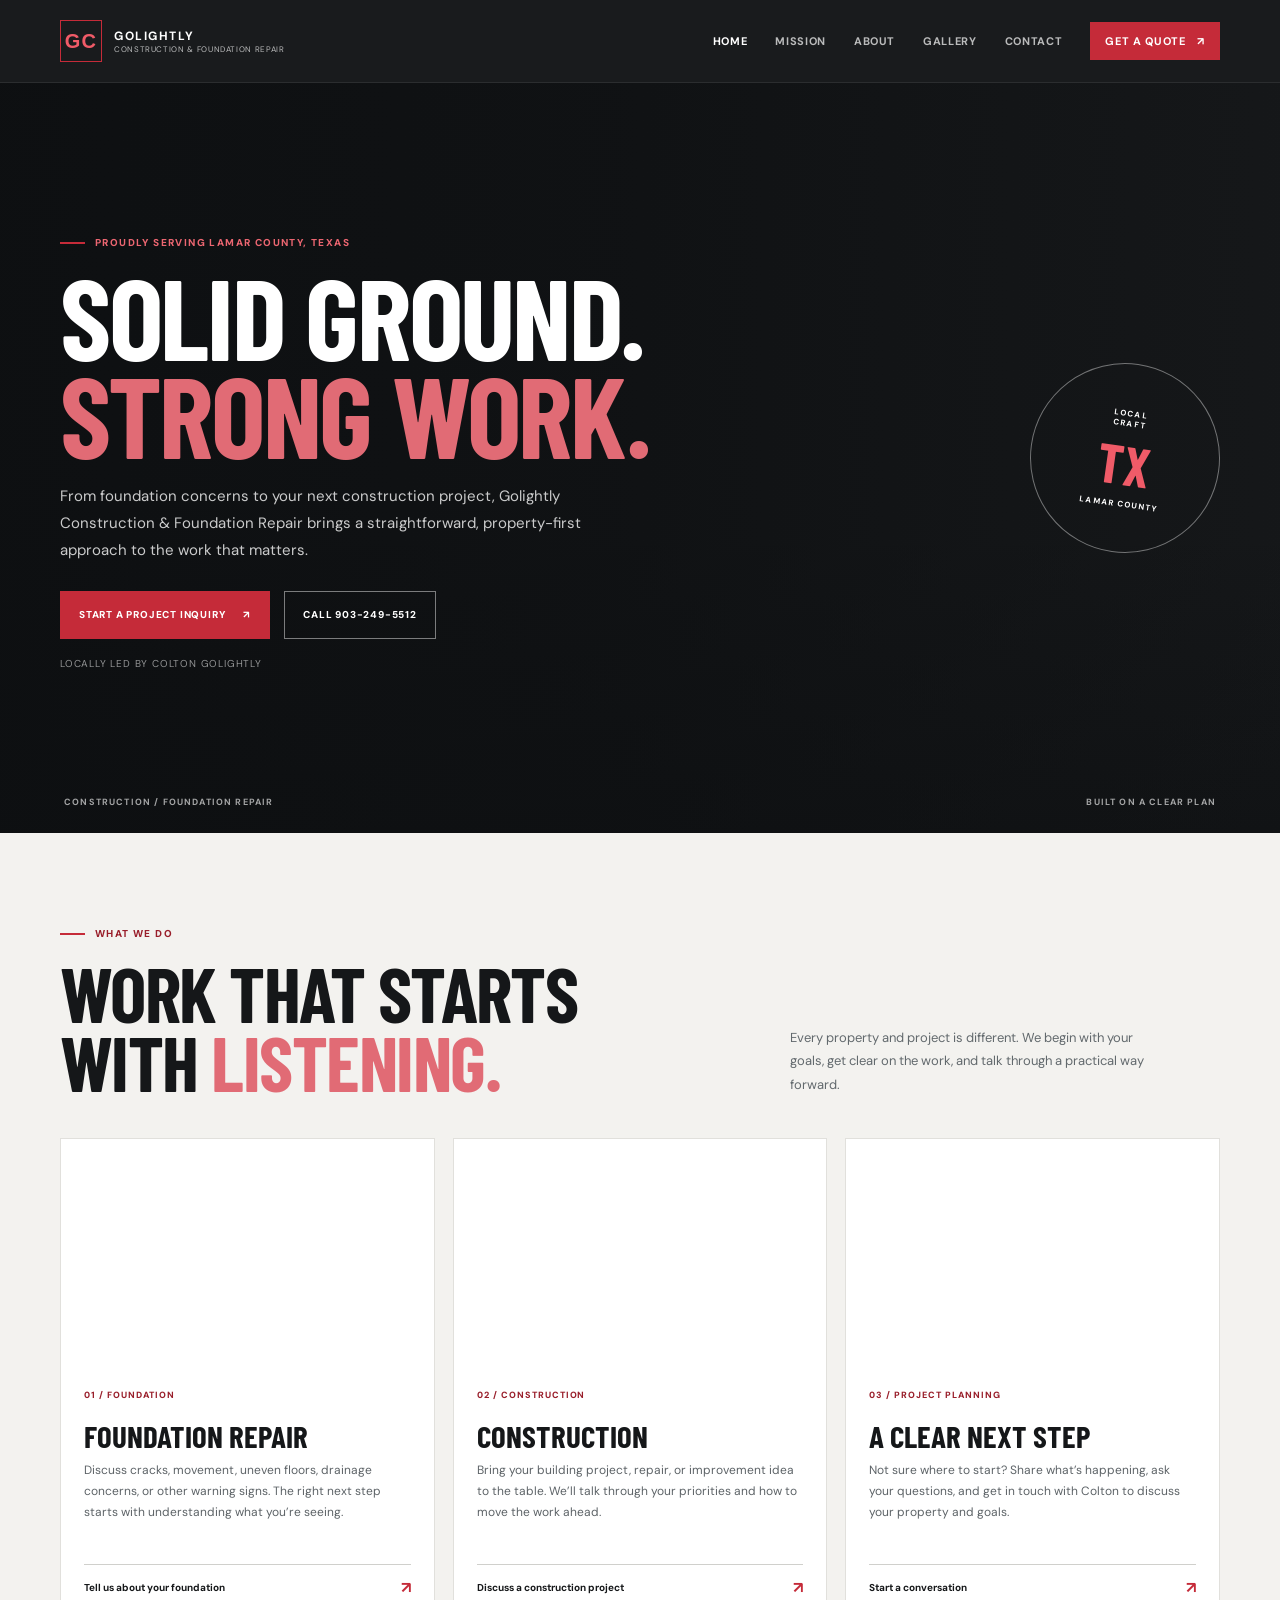
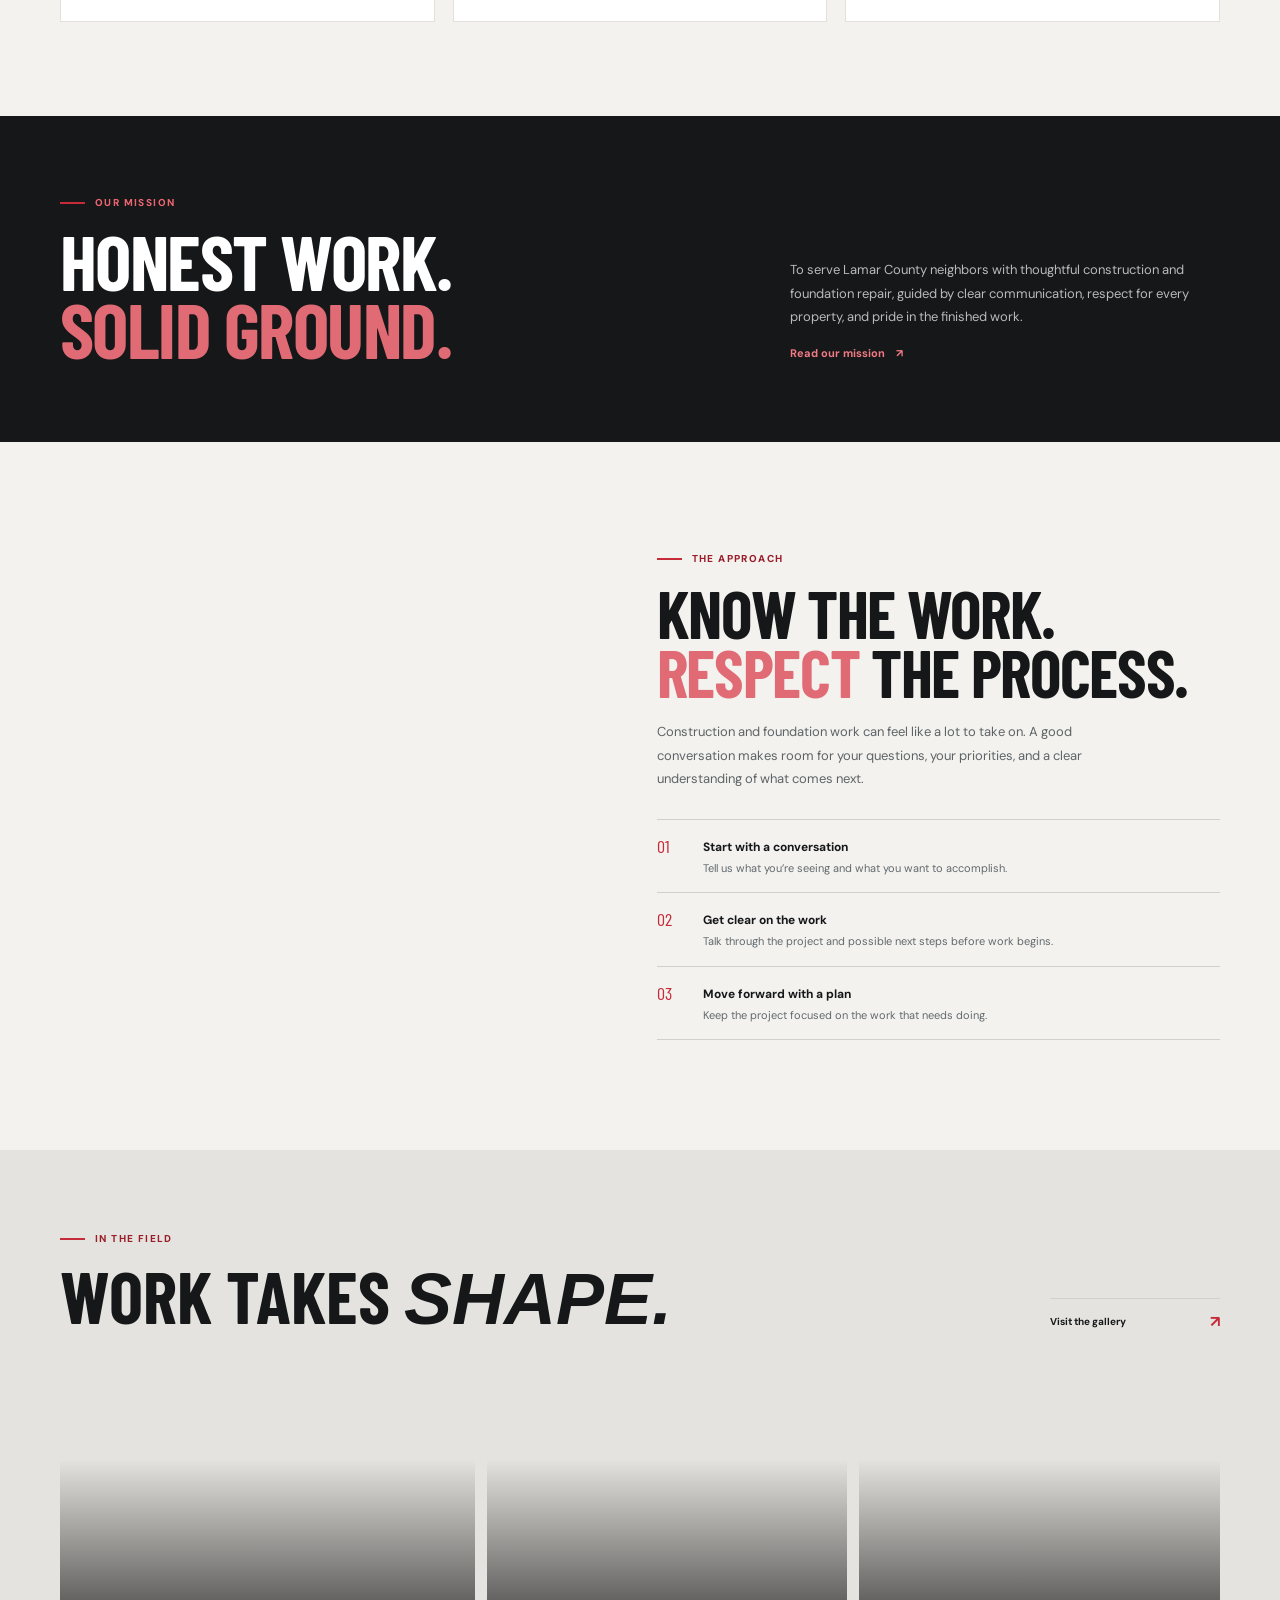
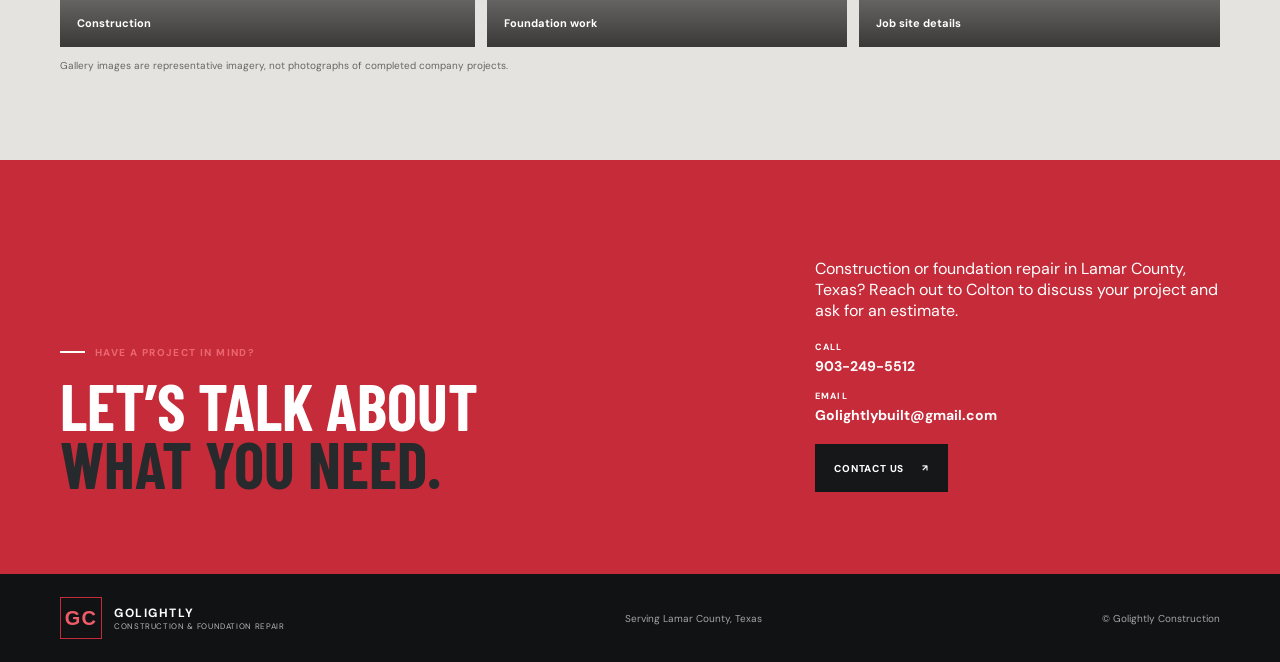
==== commit 7cec9cf2: "Replace the old site with the new Golightly Construction & Foundation Repair website and publish it " ====
--- a/index.html
+++ b/index.html
@@ -1,172 +1,177 @@
-<!DOCTYPE html>
+<!doctype html>
 <html lang="en">
   <head>
-    <meta charset="UTF-8" />
-    <meta name="viewport" content="width=device-width, initial-scale=1.0" />
-    <meta name="description" content="Golightly Construction & Foundation Repair offers trusted construction and foundation repair services in Lamar County, Texas." />
-    <meta name="theme-color" content="#0f1114" />
-    <title>Golightly Construction & Foundation Repair | Lamar County, TX</title>
-    <link rel="preconnect" href="https://fonts.googleapis.com" />
-    <link rel="preconnect" href="https://fonts.gstatic.com" crossorigin />
-    <link href="https://fonts.googleapis.com/css2?family=Barlow+Condensed:wght@500;600;700;800&family=Inter:wght@400;500;600;700;800&display=swap" rel="stylesheet" />
-    <link rel="stylesheet" href="styles.css" />
+    <meta charset="utf-8">
+    <meta name="viewport" content="width=device-width, initial-scale=1">
+    <meta name="theme-color" content="#121417">
+    <meta name="description" content="Golightly Construction & Foundation Repair provides construction and foundation repair services for homeowners and property owners in Lamar County, Texas.">
+    <title>Golightly Construction &amp; Foundation Repair | Lamar County, TX</title>
+    <link rel="preconnect" href="https://fonts.googleapis.com">
+    <link rel="preconnect" href="https://fonts.gstatic.com" crossorigin>
+    <link href="https://fonts.googleapis.com/css2?family=Barlow+Condensed:wght@500;600;700;800&family=DM+Sans:wght@400;500;600;700&display=swap" rel="stylesheet">
+    <link rel="stylesheet" href="styles.css">
     <script src="script.js" defer></script>
   </head>
-  <body data-page="home">
+  <body>
+    <a class="skip-link" href="#main">Skip to content</a>
+
     <header class="site-header">
       <div class="container nav-wrap">
-        <a href="index.html" class="brand" aria-label="Golightly Construction home">
+        <a class="brand" href="index.html" aria-label="Golightly Construction home">
           <span class="brand-mark">GC</span>
           <span class="brand-copy">
             <strong>Golightly</strong>
-            <small>Construction & Foundation Repair</small>
+            <small>Construction &amp; Foundation Repair</small>
           </span>
         </a>
 
-        <button class="nav-toggle" type="button" aria-label="Open navigation" aria-expanded="false">
+        <button class="nav-toggle" type="button" aria-expanded="false" aria-controls="main-nav" aria-label="Open navigation">
           <span></span><span></span><span></span>
         </button>
 
-        <nav class="main-nav" aria-label="Main navigation">
-          <a href="index.html" class="active">Home</a>
+        <nav class="main-nav" id="main-nav" aria-label="Main navigation">
+          <a href="index.html" aria-current="page">Home</a>
           <a href="mission.html">Mission</a>
           <a href="about.html">About</a>
           <a href="gallery.html">Gallery</a>
           <a href="contact.html">Contact</a>
-          <a href="quote.html" class="nav-cta">Get a Quote</a>
+          <a class="nav-cta" href="quote.html">Get a Quote <span aria-hidden="true">↗</span></a>
         </nav>
       </div>
     </header>
 
-    <main>
+    <main id="main">
       <section class="hero">
-        <div class="hero-overlay"></div>
+        <div class="hero-shade"></div>
         <div class="container hero-inner">
           <div class="hero-copy">
-            <p class="eyebrow">Serving Lamar County, Texas</p>
-            <h1>Strong foundations. <span>Clear plans.</span> Better builds.</h1>
-            <p class="lead">
-              Golightly Construction & Foundation Repair helps homeowners and property owners protect what matters most with honest work, dependable craftsmanship, and practical solutions built for Texas soil and real life.
-            </p>
+            <p class="eyebrow">Proudly serving Lamar County, Texas</p>
+            <h1>Solid ground.<br><em>Strong work.</em></h1>
+            <p class="hero-lead">From foundation concerns to your next construction project, Golightly Construction &amp; Foundation Repair brings a straightforward, property-first approach to the work that matters.</p>
             <div class="hero-actions">
-              <a class="button button-primary" href="quote.html">Start Your Quote</a>
-              <a class="button button-secondary" href="contact.html">Talk to Colton</a>
+              <a class="button button-red" href="quote.html">Start a project inquiry <span aria-hidden="true">↗</span></a>
+              <a class="button button-outline" href="tel:+19032495512">Call 903-249-5512</a>
             </div>
-            <ul class="hero-points">
-              <li>Foundation repair</li>
-              <li>New construction</li>
-              <li>Project planning</li>
-            </ul>
+            <p class="hero-note">Locally led by Colton Golightly</p>
           </div>
-          <div class="hero-panel">
-            <div class="panel-card">
-              <p class="mini-label">Need a fast answer?</p>
-              <h2>Get a no-pressure estimate.</h2>
-              <p>Tell us what you're dealing with and Colton will review the details with you.</p>
-              <a href="quote.html">Open the Estimate Assistant</a>
-            </div>
+
+          <div class="hero-stamp" aria-label="Construction and foundation repair services in Texas">
+            <span>LOCAL<br>CRAFT</span>
+            <b>TX</b>
+            <span>LAMAR COUNTY</span>
           </div>
+        </div>
+
+        <div class="hero-bottom">
+          <span>CONSTRUCTION / FOUNDATION REPAIR</span>
+          <span>BUILT ON A CLEAR PLAN</span>
         </div>
       </section>
 
-      <section class="services section">
+      <section class="section services" id="services">
         <div class="container">
-          <div class="section-head">
-            <p class="eyebrow eyebrow-dark">What We Do</p>
-            <h2>Built for the realities of Texas homes and property work.</h2>
+          <div class="section-heading">
+            <p class="eyebrow eyebrow-dark">What we do</p>
+            <h2>Work that starts with <em>listening.</em></h2>
+            <p>Every property and project is different. We begin with your goals, get clear on the work, and talk through a practical way forward.</p>
           </div>
 
           <div class="service-grid">
             <article class="service-card">
-              <div class="card-image image-foundation"></div>
-              <div class="card-body">
-                <span>01 / Foundation</span>
-                <h3>Foundation Repair</h3>
-                <p>We evaluate cracking, shifting, drainage issues, and structural warning signs with a straightforward approach.</p>
-                <a href="quote.html">Request an estimate</a>
+              <div class="service-image foundation-image" role="img" aria-label="Foundation repair work at a residential property"></div>
+              <div class="service-copy">
+                <span class="service-index">01 / FOUNDATION</span>
+                <h3>Foundation repair</h3>
+                <p>Discuss cracks, movement, uneven floors, drainage concerns, or other warning signs. The right next step starts with understanding what you’re seeing.</p>
+                <a class="arrow-link" href="quote.html">Tell us about your foundation <span aria-hidden="true">↗</span></a>
               </div>
             </article>
 
             <article class="service-card">
-              <div class="card-image image-construction"></div>
-              <div class="card-body">
-                <span>02 / Construction</span>
-                <h3>Construction Services</h3>
-                <p>From practical improvements to custom building work, we help move projects forward with quality and accountability.</p>
-                <a href="quote.html">Review your project</a>
+              <div class="service-image construction-image" role="img" aria-label="Construction work in progress"></div>
+              <div class="service-copy">
+                <span class="service-index">02 / CONSTRUCTION</span>
+                <h3>Construction</h3>
+                <p>Bring your building project, repair, or improvement idea to the table. We’ll talk through your priorities and how to move the work ahead.</p>
+                <a class="arrow-link" href="quote.html">Discuss a construction project <span aria-hidden="true">↗</span></a>
               </div>
             </article>
 
             <article class="service-card">
-              <div class="card-image image-site"></div>
-              <div class="card-body">
-                <span>03 / Site Work</span>
-                <h3>Repairs & Improvements</h3>
-                <p>We help property owners fix the problem at the source, improve durability, and keep projects on track.</p>
-                <a href="contact.html">Ask a question</a>
+              <div class="service-image site-image" role="img" aria-label="Construction professional reviewing a job site"></div>
+              <div class="service-copy">
+                <span class="service-index">03 / PROJECT PLANNING</span>
+                <h3>A clear next step</h3>
+                <p>Not sure where to start? Share what’s happening, ask your questions, and get in touch with Colton to discuss your property and goals.</p>
+                <a class="arrow-link" href="contact.html">Start a conversation <span aria-hidden="true">↗</span></a>
               </div>
             </article>
           </div>
         </div>
       </section>
 
-      <section class="value-band">
-        <div class="container value-grid">
+      <section class="mission-band">
+        <div class="container mission-grid">
           <div>
-            <p class="eyebrow">Our Mission</p>
-            <h2>Honest communication. Solid craftsmanship. Real results.</h2>
+            <p class="eyebrow">Our mission</p>
+            <h2>Honest work.<br><em>Solid ground.</em></h2>
           </div>
           <div>
-            <p>
-              We believe a great contractor is someone who listens carefully, explains clearly, and respects your property as if it were their own. That is the standard we bring to every project in Lamar County.
-            </p>
-            <a href="mission.html">Read our mission</a>
+            <p>To serve Lamar County neighbors with thoughtful construction and foundation repair, guided by clear communication, respect for every property, and pride in the finished work.</p>
+            <a class="light-link" href="mission.html">Read our mission <span aria-hidden="true">↗</span></a>
           </div>
         </div>
       </section>
 
-      <section class="process section">
-        <div class="container process-grid">
-          <div class="process-image"></div>
-          <div class="process-copy">
-            <p class="eyebrow eyebrow-dark">How We Work</p>
-            <h2>Clear steps. Thoughtful work. No guessing.</h2>
-            <div class="steps">
-              <article>
-                <span>01</span>
-                <div>
-                  <h3>Start with a conversation</h3>
-                  <p>We hear your concerns, goals, and timeline before recommending next steps.</p>
-                </div>
-              </article>
-              <article>
-                <span>02</span>
-                <div>
-                  <h3>Assess the project</h3>
-                  <p>We evaluate the work, environment, and property needs to guide the right solution.</p>
-                </div>
-              </article>
-              <article>
-                <span>03</span>
-                <div>
-                  <h3>Move forward confidently</h3>
-                  <p>Once the plan is clear, work begins with attention to detail and accountability throughout.</p>
-                </div>
-              </article>
-            </div>
+      <section class="section approach">
+        <div class="container approach-grid">
+          <div class="approach-photo" role="img" aria-label="Building project under construction"></div>
+          <div class="approach-copy">
+            <p class="eyebrow eyebrow-dark">The approach</p>
+            <h2>Know the work.<br><em>Respect</em> the process.</h2>
+            <p>Construction and foundation work can feel like a lot to take on. A good conversation makes room for your questions, your priorities, and a clear understanding of what comes next.</p>
+            <ol class="steps">
+              <li><span>01</span><div><strong>Start with a conversation</strong><p>Tell us what you’re seeing and what you want to accomplish.</p></div></li>
+              <li><span>02</span><div><strong>Get clear on the work</strong><p>Talk through the project and possible next steps before work begins.</p></div></li>
+              <li><span>03</span><div><strong>Move forward with a plan</strong><p>Keep the project focused on the work that needs doing.</p></div></li>
+            </ol>
           </div>
         </div>
       </section>
 
-      <section class="cta-strip">
-        <div class="container cta-inner">
+      <section class="gallery-preview">
+        <div class="container">
+          <div class="preview-head">
+            <div>
+              <p class="eyebrow eyebrow-dark">In the field</p>
+              <h2>Work takes <em>shape.</em></h2>
+            </div>
+            <a class="arrow-link" href="gallery.html">Visit the gallery <span aria-hidden="true">↗</span></a>
+          </div>
+
+          <div class="preview-grid">
+            <a href="gallery.html" class="preview preview-a"><span>Construction</span></a>
+            <a href="gallery.html" class="preview preview-b"><span>Foundation work</span></a>
+            <a href="gallery.html" class="preview preview-c"><span>Job site details</span></a>
+          </div>
+
+          <p class="image-note">Gallery images are representative imagery, not photographs of completed company projects.</p>
+        </div>
+      </section>
+
+      <section class="contact-cta">
+        <div class="container cta-grid">
           <div>
-            <p class="eyebrow">Let’s Talk</p>
-            <h2>Have a project in mind?</h2>
+            <p class="eyebrow">Have a project in mind?</p>
+            <h2>Let’s talk about<br><em>what you need.</em></h2>
           </div>
-          <div class="cta-actions">
-            <a class="button button-primary" href="quote.html">Get My Quote</a>
-            <a class="button button-secondary dark" href="contact.html">Contact Us</a>
+          <div>
+            <p>Construction or foundation repair in Lamar County, Texas? Reach out to Colton to discuss your project and ask for an estimate.</p>
+            <address>
+              <a href="tel:+19032495512"><span>CALL</span>903-249-5512</a>
+              <a href="mailto:Golightlybuilt@gmail.com"><span>EMAIL</span>Golightlybuilt@gmail.com</a>
+              <a class="button button-dark" href="contact.html">Contact us <span aria-hidden="true">↗</span></a>
+            </address>
           </div>
         </div>
       </section>
@@ -174,715 +179,16 @@
 
     <footer class="site-footer">
       <div class="container footer-inner">
-        <a href="index.html" class="brand footer-brand" aria-label="Golightly Construction home">
+        <a class="brand" href="index.html" aria-label="Golightly Construction home">
           <span class="brand-mark">GC</span>
           <span class="brand-copy">
             <strong>Golightly</strong>
-            <small>Construction & Foundation Repair</small>
+            <small>Construction &amp; Foundation Repair</small>
           </span>
         </a>
-        <div class="footer-meta">
-          <p>904-? no, use direct contact</p>
-          <p>Colton Golightly</p>
-          <p>Lamar County, Texas</p>
-        </div>
-        <div class="footer-contact">
-          <a href="tel:+19032495512">903-249-5512</a>
-          <a href="mailto:Golightlybuilt@gmail.com">Golightlybuilt@gmail.com</a>
-        </div>
+        <p>Serving Lamar County, Texas</p>
+        <p>© <span data-year></span> Golightly Construction</p>
       </div>
     </footer>
   </body>
 </html>
-
-
-
-
-
-
-
-
-
-
-
-
-
-
-
-
-
-
-
-
-
-
-
-
-
-
-
-
-
-
-
-
-
-
-
-
-
-
-
-
-
-
-
-
-
-
-
-
-
-
-
-
-
-
-
-
-
-
-
-
-
-
-
-
-
-
-
-
-
-
-
-
-
-
-
-
-
-
-
-
-
-
-
-
-
-
-
-
-
-
-
-
-
-
-
-
-
-
-
-
-
-
-
-
-
-
-
-
-
-
-
-
-
-
-
-
-
-
-
-
-
-
-
-
-
-
-
-
-
-
-
-
-
-
-
-
-
-
-
-
-
-
-
-
-
-
-
-
-
-
-
-
-
-
-
-
-
-
-
-
-
-
-
-
-
-
-
-
-
-
-
-
-
-
-
-
-
-
-
-
-
-
-
-
-
-
-
-
-
-
-
-
-
-
-
-
-
-
-
-
-
-
-
- } 
-
-
-
-
-
-
-
-
-
-
-
-
-
-
-
-
-
-
-
-
-
-
-
-
-
-
-
-
-
-
-
-
-
-
-
-
-
-
-
-
-
-
-
-
-
-
-
-
-
-
-
-
-
-
-
-
-
-
-
-
-
-
-
-
-
-
-
-
-
-
-
-
-
-
-
-
-
-
-
-
-
-
-
-
-
-
-
-
-
-
-
-
-
-
-
-
-
-
-
-
-
-
-
-
-
-
-
-
-
-
-
-
-
-
-
-
-
-
-
-
-
-
-
-
-
-
-
-
-
-
-
-
-
-
-
-
-
-
-
-
-
-
-
-
-
-
-
-
-
-
-
-
-
-
-
-
-
-
-
-
-
-
-
-
-
-
-
-
-
-
-
-
-
-
-
-
-
-
-
-
-
-
-
-
-
-
-
-
-
-
-
-
-
-
-
-
-
-
-
-
-
-
-
-
-
-
-
-
-
-
-
-
-
-
-
-
-
-
-
-
-
-
-
-
-
-
-
-
-
-
-
-
-
-
-
-
-
-
-
-
-
-
-
-
-
-
-
-
-
-
-
-
-
-
-
-
-
-
-
-
-
-
-
-
-
-
-
-
-
-
-
-
-
-
-
-
-
-
-
-
-
-
-
-
-
-
-
-
-
-
-
-
-
-
-
-
-
-
-
-
-
-
-
-
-
-
-
-
-
-
-
-
-
-
-
-
-
-
-
-
-
-
-
-
-
-
-
-
-
-
-
-
-
-
-
-
-
-
-
-
-
-
-
-
-
-
-
-
-
-
-
-
-
-
-
-
-
-
-
-
-
-
-
-
-
-
-
-
-
-
-
-
-
-
-
-
-
-
-
-
-
-
-
-
-
-
-
-
-
-
-
-
-
-
-
-
-
-
-
-
-
-
-
-
-
-
-
-
-
-
-
-
-
-
-
-
-
-
-
-
-
-
-
-
-
-
-
-
-
-
-
-
-
-
-
-
-
-
-
-
-
-
-
-
-
-
-
-
-
-
-
-
-
-
-
-
-
-
-
-
-
-
-
-
-
-
-
-
-
-
-
-
-
-
-
-
-
-
-
-
-
-
-
-
-
-
-
-
--- a/styles.css
+++ b/styles.css
@@ -1,95 +1,296 @@
-<!DOCTYPE html>
-<html lang="en">
-  <head>
-    <meta charset="UTF-8" />
-    <meta name="viewport" content="width=device-width, initial-scale=1.0" />
-    <meta name="description" content="Use the AI quote assistant for Golightly Construction & Foundation Repair to estimate project costs for foundation repair and construction work in Lamar County, Texas." />
-    <meta name="theme-color" content="#0f1114" />
-    <title>AI Quote Assistant | Golightly Construction & Foundation Repair</title>
-    <link rel="preconnect" href="https://fonts.googleapis.com" />
-    <link rel="preconnect" href="https://fonts.gstatic.com" crossorigin />
-    <link href="https://fonts.googleapis.com/css2?family=Barlow+Condensed:wght@500;600;700;800&family=Inter:wght@400;500;600;700;800&display=swap" rel="stylesheet" />
-    <link rel="stylesheet" href="styles.css" />
-    <script src="script.js" defer></script>
-  </head>
-  <body data-page="quote">
-    <header class="site-header">
-      <div class="container nav-wrap">
-        <a href="index.html" class="brand" aria-label="Golightly Construction home">
-          <span class="brand-mark">GC</span>
-          <span class="brand-copy">
-            <strong>Golightly</strong>
-            <small>Construction & Foundation Repair</small>
-          </span>
-        </a>
-
-        <button class="nav-toggle" type="button" aria-label="Open navigation" aria-expanded="false">
-          <span></span><span></span><span></span>
-        </button>
-
-        <nav class="main-nav" aria-label="Main navigation">
-          <a href="index.html">Home</a>
-          <a href="mission.html">Mission</a>
-          <a href="about.html">About</a>
-          <a href="gallery.html">Gallery</a>
-          <a href="contact.html">Contact</a>
-          <a href="quote.html" class="nav-cta active">Get a Quote</a>
-        </nav>
-      </div>
-    </header>
-
-    <main>
-      <section class="quote-hero">
-        <div class="container quote-wrap">
-          <div class="quote-intro">
-            <p class="eyebrow">AI Estimate Assistant</p>
-            <h1>Quick quote. Real conversation.</h1>
-            <p>Tell us a little about your project and we’ll estimate a likely starting range for foundation repair or construction work in Lamar County.</p>
-          </div>
-
-          <div class="chat-card" aria-live="polite">
-            <div class="chat-header">
-              <div>
-                <p>Golightly AI</p>
-                <h2>Project quote assistant</h2>
-              </div>
-              <span class="status-dot">Online</span>
-            </div>
-
-            <div class="chat-body" id="chatBody">
-              <div class="message bot">
-                <p>Hello! I can help estimate a starting range for your project. What type of work do you need?</p>
-              </div>
-            </div>
-
-            <div class="chat-options" id="chatOptions">
-              <button type="button" class="chip" data-answer="Foundation repair">Foundation repair</button>
-              <button type="button" class="chip" data-answer="Construction work">Construction work</button>
-              <button type="button" class="chip" data-answer="Not sure yet">Not sure yet</button>
-            </div>
-          </div>
-        </div>
-      </section>
-    </main>
-
-    <footer class="site-footer">
-      <div class="container footer-inner">
-        <a href="index.html" class="brand footer-brand" aria-label="Golightly Construction home">
-          <span class="brand-mark">GC</span>
-          <span class="brand-copy">
-            <strong>Golightly</strong>
-            <small>Construction & Foundation Repair</small>
-          </span>
-        </a>
-        <div class="footer-meta">
-          <p>Colton Golightly</p>
-          <p>Lamar County, Texas</p>
-        </div>
-        <div class="footer-contact">
-          <a href="tel:+19032495512">903-249-5512</a>
-          <a href="mailto:Golightlybuilt@gmail.com">Golightlybuilt@gmail.com</a>
-        </div>
-      </div>
-    </footer>
-  </body>
-</html>
+/* Golightly Construction & Foundation Repair — red, charcoal, and black */
+:root {
+  color-scheme: light;
+  --ink: #151719;
+  --ink-2: #25292c;
+  --black: #101214;
+  --paper: #f3f2ef;
+  --paper-2: #e5e3df;
+  --red: #c52b39;
+  --red-dark: #991e2a;
+  --red-light: #e16b75;
+  --muted: #62696d;
+  --line: #d0d0cc;
+  --display: "Barlow Condensed", Impact, sans-serif;
+  --body: "DM Sans", Arial, sans-serif;
+  --container: min(1160px, calc(100% - 48px));
+}
+
+* { box-sizing: border-box; }
+html { scroll-behavior: smooth; }
+body { margin: 0; background: var(--paper); color: var(--ink); font-family: var(--body); -webkit-font-smoothing: antialiased; }
+a { color: inherit; }
+button, input, select, textarea { font: inherit; }
+::selection { background: var(--red); color: white; }
+.container { width: var(--container); margin: 0 auto; }
+.skip-link { position: absolute; z-index: 50; top: 10px; left: 10px; padding: 12px 16px; background: var(--red); color: white; transform: translateY(-150%); }
+.skip-link:focus { transform: translateY(0); }
+
+.site-header {
+  position: sticky;
+  top: 0;
+  z-index: 20;
+  background: rgba(16, 18, 20, 0.96);
+  border-bottom: 1px solid rgba(255,255,255,.08);
+  backdrop-filter: blur(12px);
+}
+.nav-wrap { min-height: 82px; display: flex; align-items: center; justify-content: space-between; gap: 24px; }
+.brand { display: inline-flex; align-items: center; gap: 12px; text-decoration: none; }
+.brand-mark {
+  display: grid;
+  place-items: center;
+  width: 42px; height: 42px;
+  border: 1px solid var(--red);
+  color: #f05b68;
+  font-family: var(--display);
+  font-size: 20px;
+  font-weight: 800;
+  letter-spacing: 0.06em;
+}
+.brand-copy { display: grid; gap: 3px; line-height: 1; }
+.brand-copy strong { font-size: 12px; letter-spacing: 0.13em; text-transform: uppercase; color: white; }
+.brand-copy small { color: rgba(255,255,255,.7); font-size: 8px; letter-spacing: 0.08em; text-transform: uppercase; }
+.main-nav { display: flex; align-items: center; gap: 28px; font-size: 11px; font-weight: 700; letter-spacing: 0.06em; text-transform: uppercase; }
+.main-nav a { color: rgba(255,255,255,.7); text-decoration: none; transition: color .18s ease; }
+.main-nav a:hover, .main-nav a[aria-current="page"] { color: white; }
+.nav-cta { padding: 12px 15px; background: var(--red); color: white !important; }
+.nav-cta span { padding-left: 8px; }
+.nav-toggle { display: none; }
+
+.hero {
+  position: relative;
+  min-height: min(750px, calc(100svh - 82px));
+  display: flex;
+  align-items: center;
+  overflow: hidden;
+  background: #17191b url("https://images.unsplash.com/photo-1504307651254-35680f356dfd?auto=format&fit=crop&w=2200&q=85") center 48% / cover no-repeat;
+  color: #fff;
+}
+.hero-shade {
+  position: absolute; inset: 0;
+  background: linear-gradient(90deg, rgba(13,15,17,.94), rgba(13,15,17,.72) 48%, rgba(13,15,17,.18)), linear-gradient(0deg, rgba(13,15,17,.5), transparent 40%);
+}
+.hero-inner { position: relative; z-index: 1; display: grid; grid-template-columns: 1fr .45fr; align-items: center; min-height: inherit; padding-block: 70px; }
+.hero-copy { max-width: 730px; }
+.eyebrow {
+  display: flex; align-items: center; gap: 10px; margin: 0 0 18px; color: #ec6671; font-size: 10px; font-weight: 800; letter-spacing: 0.14em; text-transform: uppercase;
+}
+.eyebrow:before { content: ""; width: 25px; height: 2px; background: var(--red); }
+.eyebrow-dark { color: var(--red-dark); }
+.hero h1, .page-hero h1, .quote-intro h1, .section-heading h2, .approach-copy h2, .mission-grid h2, .contact-intro h2, .about-grid h2, .area-grid h2 { margin: 0; font-family: var(--display); font-weight: 700; line-height: .85; letter-spacing: -0.02em; text-transform: uppercase; }
+.hero h1 { font-size: clamp(62px, 9vw, 116px); margin-bottom: 20px; }
+.hero h1 em, .page-hero h1 em, .quote-intro h1 em, .section-heading h2 em, .approach-copy h2 em, .mission-grid h2 em, .contact-intro h2 em, .about-grid h2 em, .area-grid h2 em { color: var(--red-light); font-style: normal; }
+.hero-lead { max-width: 560px; margin: 0; color: rgba(255,255,255,.78); font-size: 15px; line-height: 1.8; }
+.hero-actions { display: flex; align-items: center; flex-wrap: wrap; gap: 14px; margin-top: 27px; }
+.button { min-height: 48px; display: inline-flex; align-items: center; justify-content: center; gap: 18px; padding: 0 18px; border: 1px solid transparent; text-decoration: none; font-size: 10px; font-weight: 800; letter-spacing: .08em; text-transform: uppercase; transition: transform .18s ease, background .18s ease; }
+.button:hover { transform: translateY(-2px); }
+.button-red { background: var(--red); color: white; }
+.button-red:hover { background: #d73a49; }
+.button-outline { border-color: rgba(255,255,255,.45); background: transparent; color: white; }
+.button-dark { background: var(--ink); color: white; }
+.hero-note { margin-top: 18px; color: rgba(255,255,255,.55); font-size: 10px; letter-spacing: .08em; text-transform: uppercase; }
+.hero-stamp { justify-self: end; width: 190px; height: 190px; border: 1px solid rgba(255,255,255,.4); border-radius: 50%; display: flex; flex-direction: column; align-items: center; justify-content: center; gap: 8px; transform: rotate(8deg); color: white; text-align: center; }
+.hero-stamp span { font-size: 8px; font-weight: 700; letter-spacing: 0.15em; }
+.hero-stamp b { font-family: var(--display); font-size: 55px; line-height: 1; color: #f05b68; }
+.hero-bottom { position: absolute; right: 5vw; bottom: 25px; left: 5vw; display: flex; justify-content: space-between; color: rgba(255,255,255,.62); font-size: 9px; font-weight: 700; letter-spacing: 0.13em; }
+.section { padding: 94px 0; }
+.section-heading { display: grid; grid-template-columns: 1fr .7fr; align-items: end; column-gap: 9vw; margin-bottom: 42px; }
+.section-heading .eyebrow { grid-column: 1 / -1; }
+.section-heading h2 { margin: 0; font-family: var(--display); font-size: clamp(49px, 6vw, 78px); line-height: .9; text-transform: uppercase; }
+.section-heading > p:last-child { max-width: 370px; margin: 0; color: #62696d; font-size: 13px; line-height: 1.8; }
+.service-grid { display: grid; grid-template-columns: repeat(3, 1fr); gap: 18px; }
+.service-card { background: white; border: 1px solid #e1e0dc; }
+.service-image { height: 220px; background-position: center; background-size: cover; }
+.foundation-image { background-image: url("https://images.unsplash.com/photo-1590644365607-1c5aee4e9f09?auto=format&fit=crop&w=900&q=80"); }
+.construction-image { background-image: url("https://images.unsplash.com/photo-1541888946425-d81bb19240f5?auto=format&fit=crop&w=900&q=80"); }
+.site-image { background-image: url("https://images.unsplash.com/photo-1590725140246-20acdee442be?auto=format&fit=crop&w=900&q=80"); }
+.service-copy { padding: 23px; }
+.service-index { color: var(--red-dark); font-size: 9px; font-weight: 800; letter-spacing: 0.11em; }
+.service-copy h3 { margin: 17px 0 9px; font-family: var(--display); font-size: 31px; line-height: 1; text-transform: uppercase; }
+.service-copy p { min-height: 86px; margin: 0 0 18px; color: #5d6367; font-size: 12px; line-height: 1.75; }
+.arrow-link { display: flex; justify-content: space-between; align-items: center; gap: 12px; padding-top: 12px; border-top: 1px solid var(--line); color: var(--ink); font-size: 10px; font-weight: 700; text-decoration: none; }
+.arrow-link span { color: var(--red); font-size: 16px; }
+.mission-band { padding: 80px 0; background: var(--ink); color: white; }
+.mission-grid { display: grid; grid-template-columns: 1fr .7fr; align-items: end; gap: 9vw; }
+.mission-grid h2 { margin: 0; font-family: var(--display); font-size: clamp(52px, 6vw, 78px); line-height: 0.88; text-transform: uppercase; }
+.mission-grid > div:last-child p { color: rgba(255,255,255,.7); font-size: 13px; line-height: 1.8; }
+.light-link { color: #f17a83; font-size: 11px; font-weight: 700; text-decoration: none; }
+.light-link span { padding-left: 8px; }
+.approach { background: transparent; }
+.approach-grid { display: grid; grid-template-columns: .9fr 1fr; gap: 7vw; align-items: center; }
+.approach-photo { min-height: 520px; background: url("https://images.unsplash.com/photo-1590725140246-20acdee442be?auto=format&fit=crop&w=1200&q=85") center / cover no-repeat; }
+.approach-copy > p:not(.eyebrow) { max-width: 480px; color: #5d6367; font-size: 13px; line-height: 1.8; }
+.approach-copy h2 { margin: 0 0 20px; font-family: var(--display); font-size: clamp(52px, 5.2vw, 74px); line-height: .88; text-transform: uppercase; }
+.steps { list-style: none; margin: 28px 0 0; padding: 0; border-top: 1px solid var(--line); }
+.steps li { display: grid; grid-template-columns: 36px 1fr; gap: 10px; padding: 15px 0; border-bottom: 1px solid var(--line); }
+.steps li > span { color: var(--red); font-family: var(--display); font-size: 18px; }
+.steps strong { font-size: 12px; }
+.steps p { margin: 4px 0 0; color: #62696d; font-size: 11px; line-height: 1.6; }
+.gallery-preview { padding: 82px 0 88px; background: var(--paper-2); }
+.preview-head { display: flex; justify-content: space-between; align-items: end; gap: 25px; margin-bottom: 25px; }
+.preview-head h2 { margin: 0; font-family: var(--display); font-size: clamp(48px, 6vw, 72px); line-height: .9; text-transform: uppercase; }
+.preview-head > .arrow-link { min-width: 170px; }
+.preview-grid { display: grid; grid-template-columns: 1.15fr 1fr 1fr; gap: 12px; height: 290px; }
+.preview { position: relative; display: flex; align-items: end; overflow: hidden; color: white; text-decoration: none; background-position: center; background-size: cover; }
+.preview:before { position: absolute; inset: 35% 0 0; content: ""; background: linear-gradient(transparent, rgba(0,0,0,.75)); }
+.preview span { position: relative; padding: 17px; font-size: 11px; font-weight: 700; }
+.preview-a { background-image: url("https://images.unsplash.com/photo-1541888946425-d81bb19240f5?auto=format&fit=crop&w=900&q=80"); }
+.preview-b { background-image: url("https://images.unsplash.com/photo-1590644365607-1c5aee4e9f09?auto=format&fit=crop&w=900&q=80"); }
+.preview-c { background-image: url("https://images.unsplash.com/photo-1590725140246-20acdee442be?auto=format&fit=crop&w=900&q=80"); }
+.image-note { margin: 12px 0 0; color: #666; font-size: 10px; }
+.contact-cta { padding: 82px 0; background: var(--red); color: white; }
+.cta-grid { display: grid; grid-template-columns: 1fr .62fr; align-items: end; gap: 8vw; }
+.contact-cta .eyebrow:before { background: white; }
+.contact-cta h2 { margin: 0; font-family: var(--display); font-size: clamp(52px, 5vw, 74px); line-height: .9; text-transform: uppercase; }
+.contact-cta h2 em { color: #272a2c; font-style: normal; }
+.contact-cta > div:last-child > p { color: rgba(255,255,255,.83); font-size: 13px; line-height: 1.8; }
+address { display: grid; gap: 15px; margin-top: 20px; font-style: normal; }
+.contact-cta address > a:not(.button) { display: grid; gap: 4px; color: white; font-size: 14px; font-weight: 700; text-decoration: none; }
+.contact-cta address span { font-size: 9px; letter-spacing: .12em; }
+.contact-cta .button { justify-self: start; margin-top: 5px; }
+.site-footer { padding: 23px 0; background: #101214; color: rgba(255,255,255,.62); }
+.footer-inner { display: flex; justify-content: space-between; align-items: center; gap: 20px; }
+.footer-inner > p { margin: 0; font-size: 10px; }
+.footer-inner .brand-copy strong { color: white; }
+
+.page-hero { position: relative; min-height: 410px; display: flex; align-items: center; overflow: hidden; background-position: center; background-size: cover; color: white; }
+.page-shade { position: absolute; inset: 0; background: linear-gradient(90deg, rgba(12,14,16,.91), rgba(12,14,16,.44)); }
+.page-hero-content { position: relative; z-index: 1; padding: 55px 0; }
+.page-hero h1 { font-size: clamp(58px, 8vw, 95px); font-family: var(--display); line-height: .9; letter-spacing: -.02em; text-transform: uppercase; margin: 0 0 18px; }
+.page-hero h1 em { color: var(--red-light); font-style: normal; }
+.page-hero-content > p:last-child { max-width: 500px; color: rgba(255,255,255,.78); font-size: 14px; line-height: 1.8; }
+.statement-section h2 { max-width: 1000px; margin: 42px 0 58px; font-family: var(--display); font-size: clamp(34px, 5vw, 62px); line-height: 1.05; text-transform: uppercase; }
+.values-grid { display: grid; grid-template-columns: repeat(3, 1fr); gap: 24px; border-top: 1px solid var(--line); }
+.values-grid article { padding-top: 18px; }
+.values-grid article > span { color: var(--red-dark); font-size: 9px; font-weight: 800; letter-spacing: 0.12em; }
+.values-grid h3 { margin: 15px 0 8px; font-family: var(--display); font-size: 28px; text-transform: uppercase; }
+.values-grid p { max-width: 300px; color: #5d6367; font-size: 12px; line-height: 1.75; }
+.interior-cta { padding: 72px 0; background: var(--ink); color: white; }
+.interior-cta-inner { display: grid; grid-template-columns: 1fr .65fr; align-items: end; gap: 8vw; }
+.interior-cta h2 { margin: 0; font-family: var(--display); font-size: clamp(52px, 5vw, 76px); line-height: .88; text-transform: uppercase; }
+.interior-cta h2 em { color: var(--red-light); font-style: normal; }
+.interior-cta-inner > div:last-child > p { color: rgba(255,255,255,.7); font-size: 13px; line-height: 1.8; }
+.about-grid { display: grid; grid-template-columns: .9fr 1fr; gap: 8vw; }
+.about-grid h2 { margin: 0; font-family: var(--display); font-size: clamp(50px, 6vw, 75px); line-height: .9; text-transform: uppercase; }
+.about-copy p { margin: 0 0 16px; color: #565e63; font-size: 13px; line-height: 1.85; }
+.about-copy .arrow-link { margin-top: 23px; }
+.service-area { padding: 65px 0; background: var(--paper-2); }
+.area-grid { display: grid; grid-template-columns: 100px .9fr 1fr; align-items: center; gap: 35px; }
+.area-mark { display: grid; place-items: center; width: 80px; height: 80px; border: 1px solid var(--red); color: var(--red); font-family: var(--display); font-size: 30px; font-weight: 700; }
+.area-grid h2 { margin: 0; font-family: var(--display); font-size: 48px; line-height: .9; text-transform: uppercase; }
+.area-grid > p { margin: 0; color: #565e63; font-size: 12px; line-height: 1.8; }
+.gallery-section .section-heading { display: block; max-width: 650px; }
+.gallery-section .section-heading h2 { margin-bottom: 14px; }
+.gallery-grid { display: grid; grid-template-columns: 1.1fr .9fr; gap: 25px 18px; }
+.gallery-item { margin: 0; }
+.gallery-large .gallery-photo { min-height: 370px; }
+.gallery-photo { min-height: 270px; background-position: center; background-size: cover; }
+.gallery-one { background-image: url("https://images.unsplash.com/photo-1541888946425-d81bb19240f5?auto=format&fit=crop&w=1300&q=85"); }
+.gallery-two { background-image: url("https://images.unsplash.com/photo-1590644365607-1c5aee4e9f09?auto=format&fit=crop&w=900&q=85"); }
+.gallery-three { background-image: url("https://images.unsplash.com/photo-1504307651254-35680f356dfd?auto=format&fit=crop&w=900&q=85"); }
+.gallery-four { min-height: 330px; background-image: url("https://images.unsplash.com/photo-1590725140246-20acdee442be?auto=format&fit=crop&w=1500&q=85"); }
+.gallery-wide { grid-column: 1 / -1; }
+.gallery-item figcaption { padding-top: 11px; color: #50585d; font-size: 10px; font-weight: 700; letter-spacing: .08em; text-transform: uppercase; }
+.gallery-item figcaption span { padding-right: 10px; color: var(--red); }
+.contact-layout { display: grid; grid-template-columns: .8fr 1fr; align-items: start; gap: 8vw; }
+.contact-intro h2 { margin: 0 0 20px; font-family: var(--display); font-size: clamp(52px, 6vw, 78px); line-height: .87; text-transform: uppercase; }
+.contact-intro > p:not(.eyebrow) { max-width: 420px; color: #596166; font-size: 13px; line-height: 1.8; }
+.contact-details { display: grid; gap: 18px; margin-top: 27px; font-style: normal; }
+.contact-details a { color: var(--ink); text-decoration: none; }
+.contact-details span, .contact-details p span { color: #6e7477; font-size: 9px; font-weight: 700; letter-spacing: .1em; }
+.contact-details p { display: grid; gap: 5px; margin: 0; font-size: 13px; }
+.contact-form { display: grid; gap: 10px; padding: 27px; background: white; border: 1px solid #deddd9; }
+.contact-form h2 { margin: 0; font-family: var(--display); font-size: 30px; text-transform: uppercase; }
+.contact-form > p { margin: 0 0 7px; color: #646b6f; font-size: 11px; line-height: 1.6; }
+.contact-form label { margin-top: 4px; font-size: 10px; font-weight: 700; }
+.contact-form input, .contact-form select, .contact-form textarea { width: 100%; min-height: 43px; padding: 10px 11px; border: 1px solid #c9c9c6; background: #fff; color: var(--ink); }
+.contact-form textarea { min-height: 120px; resize: vertical; }
+.contact-form input:focus, .contact-form select:focus, .contact-form textarea:focus { outline: 2px solid var(--red); outline-offset: 1px; }
+.contact-form .button { justify-self: start; margin-top: 8px; }
+.form-status { min-height: 18px; margin: 0; color: var(--red-dark); font-size: 11px; }
+.quote-page { min-height: calc(100vh - 82px); padding: 75px 0 95px; background: radial-gradient(ellipse at 10% 10%, #2b1b1e, transparent 35%), linear-gradient(135deg, #111416, #1b1f22); color: white; }
+.quote-layout { display: grid; grid-template-columns: .7fr 1fr; align-items: start; gap: 7vw; }
+.quote-intro { position: sticky; top: 130px; }
+.quote-intro h1 { font-size: clamp(54px, 7vw, 88px); margin-bottom: 16px; }
+.quote-intro > p:not(.eyebrow) { max-width: 430px; color: rgba(255,255,255,.74); font-size: 14px; line-height: 1.8; }
+.quote-disclaimer { margin-top: 34px; padding: 18px; border-left: 2px solid var(--red); background: rgba(255,255,255,.04); }
+.quote-disclaimer strong { font-size: 11px; }
+.quote-disclaimer p { margin: 6px 0 0; color: rgba(255,255,255,.66); font-size: 10px; line-height: 1.7; }
+.phone-link { display: inline-block; margin-top: 22px; color: #f0848d; font-size: 11px; text-decoration: none; }
+.chat-card { overflow: hidden; background: #1a1e21; border: 1px solid rgba(255,255,255,.1); box-shadow: 0 25px 65px rgba(0,0,0,.24); }
+.chat-top { display: flex; justify-content: space-between; align-items: center; padding: 17px 20px; border-bottom: 1px solid rgba(255,255,255,.1); }
+.chat-top > div { display: flex; align-items: center; gap: 10px; }
+.chat-top p { margin: 0; font-size: 11px; font-weight: 700; }
+.assistant-dot { width: 9px; height: 9px; border-radius: 50%; background: #76c791; box-shadow: 0 0 0 4px rgba(118,199,145,.13); }
+.reset-chat { border: 0; background: transparent; color: #e78189; font-size: 10px; text-decoration: underline; cursor: pointer; }
+.chat-messages { height: 300px; overflow: auto; padding: 18px; }
+.chat-message { display: flex; margin-bottom: 12px; }
+.chat-message p { max-width: 88%; margin: 0; padding: 11px 13px; border: 1px solid rgba(255,255,255,.08); background: #24292c; color: #f4f3f1; font-size: 11px; line-height: 1.65; }
+.chat-message.user { justify-content: flex-end; }
+.chat-message.user p { background: var(--red); border-color: var(--red); }
+.chat-choices { display: flex; flex-wrap: wrap; gap: 8px; padding: 0 18px 18px; }
+.chat-choice { padding: 9px 12px; border: 1px solid rgba(255,255,255,.19); border-radius: 2px; background: transparent; color: white; font-size: 10px; cursor: pointer; }
+.chat-choice:hover { border-color: var(--red); background: rgba(197,43,57,.16); }
+.lead-form { margin: 0 18px 18px; background: #f3f2ef; color: var(--ink); padding: 18px; }
+.lead-form[hidden] { display: none; }
+.lead-form h2 { margin: 0; font-family: var(--display); font-size: 30px; text-transform: uppercase; }
+.lead-form p { margin: 0 0 8px; color: #646b6f; font-size: 11px; line-height: 1.6; }
+.lead-form label { display: block; margin-top: 10px; font-size: 10px; font-weight: 700; }
+.lead-form input, .lead-form textarea { width: 100%; min-height: 43px; padding: 10px 11px; border: 1px solid #c9c9c6; background: white; color: var(--ink); }
+.lead-form textarea { min-height: 90px; resize: vertical; }
+.lead-form input:focus, .lead-form textarea:focus { outline: 2px solid var(--red); outline-offset: 1px; }
+.lead-form .button { width: fit-content; margin-top: 10px; }
+
+@media (max-width: 900px) {
+  .hero-inner, .quote-layout, .approach-grid, .contact-layout, .cta-grid, .mission-grid, .about-grid, .interior-cta-inner, .area-grid, .service-area-grid { grid-template-columns: 1fr; }
+  .service-grid, .values-grid { grid-template-columns: 1fr; }
+  .space { display: none; }
+  .quote-intro { position: static; }
+}
+
+@media (max-width: 680px) {
+  .container { width: min(100% - 34px, 560px); }
+  .nav-wrap { min-height: 70px; }
+  .brand-copy strong { font-size: 10px; }
+  .brand-copy small { display: none; }
+  .nav-toggle { display: flex; flex-direction: column; justify-content: center; width: 42px; height: 42px; border: 1px solid rgba(255,255,255,.4); background: transparent; }
+  .nav-toggle span { display: block; width: 17px; height: 1px; background: white; margin: 4px auto; }
+  .main-nav { position: absolute; top: 69px; left: 17px; right: 17px; display: none; flex-direction: column; align-items: stretch; gap: 0; padding: 10px 18px 18px; background: #101214; border: 1px solid rgba(255,255,255,.08); }
+  .main-nav.is-open { display: flex; }
+  .main-nav a { padding: 13px 0; }
+  .main-nav .nav-cta { margin-top: 8px; }
+  .hero { min-height: 640px; }
+  .hero-inner { padding: 75px 0 90px; }
+  .hero-stamp { display: none; }
+  .hero h1 { font-size: clamp(58px, 15vw, 86px); }
+  .hero-actions { flex-direction: column; align-items: stretch; }
+  .button { width: 100%; }
+  .section-heading { display: block; }
+  .section-heading h2 { font-size: 56px; }
+  .service-grid { grid-template-columns: 1fr; }
+  .mission-grid h2, .contact-cta h2, .interior-cta h2, .page-hero h1, .quote-intro h1 { font-size: 58px; }
+  .approach-photo { min-height: 280px; }
+  .preview-head { align-items: flex-start; flex-direction: column; }
+  .preview-grid { grid-template-columns: 1fr 1fr; height: auto; }
+  .preview-a { grid-column: 1 / -1; }
+  .footer-inner { flex-direction: column; align-items: flex-start; }
+  .page-hero { min-height: 370px; }
+  .page-hero-content { padding: 45px 0; }
+  .statement-section h2 { margin: 32px 0 45px; font-size: 38px; }
+  .values-grid { grid-template-columns: 1fr; gap: 0; }
+  .values-grid article { padding: 18px 0; border-top: 1px solid var(--line); }
+  .area-grid { grid-template-columns: 60px 1fr; gap: 18px; }
+  .area-mark { width: 55px; height: 55px; font-size: 23px; }
+  .area-grid h2 { font-size: 39px; }
+  .gallery-grid { grid-template-columns: 1fr; }
+  .gallery-wide, .gallery-large { grid-column: auto; }
+  .contact-intro h2 { font-size: 62px; }
+  .quote-page { padding: 55px 0 70px; }
+  .quote-intro { position: static; }
+  .chat-messages { height: 280px; }
+}
+
+@media (prefers-reduced-motion: reduce) {
+  html { scroll-behavior: auto; }
+  *, *::before, *::after { transition: none !important; animation: none !important; }
+}
